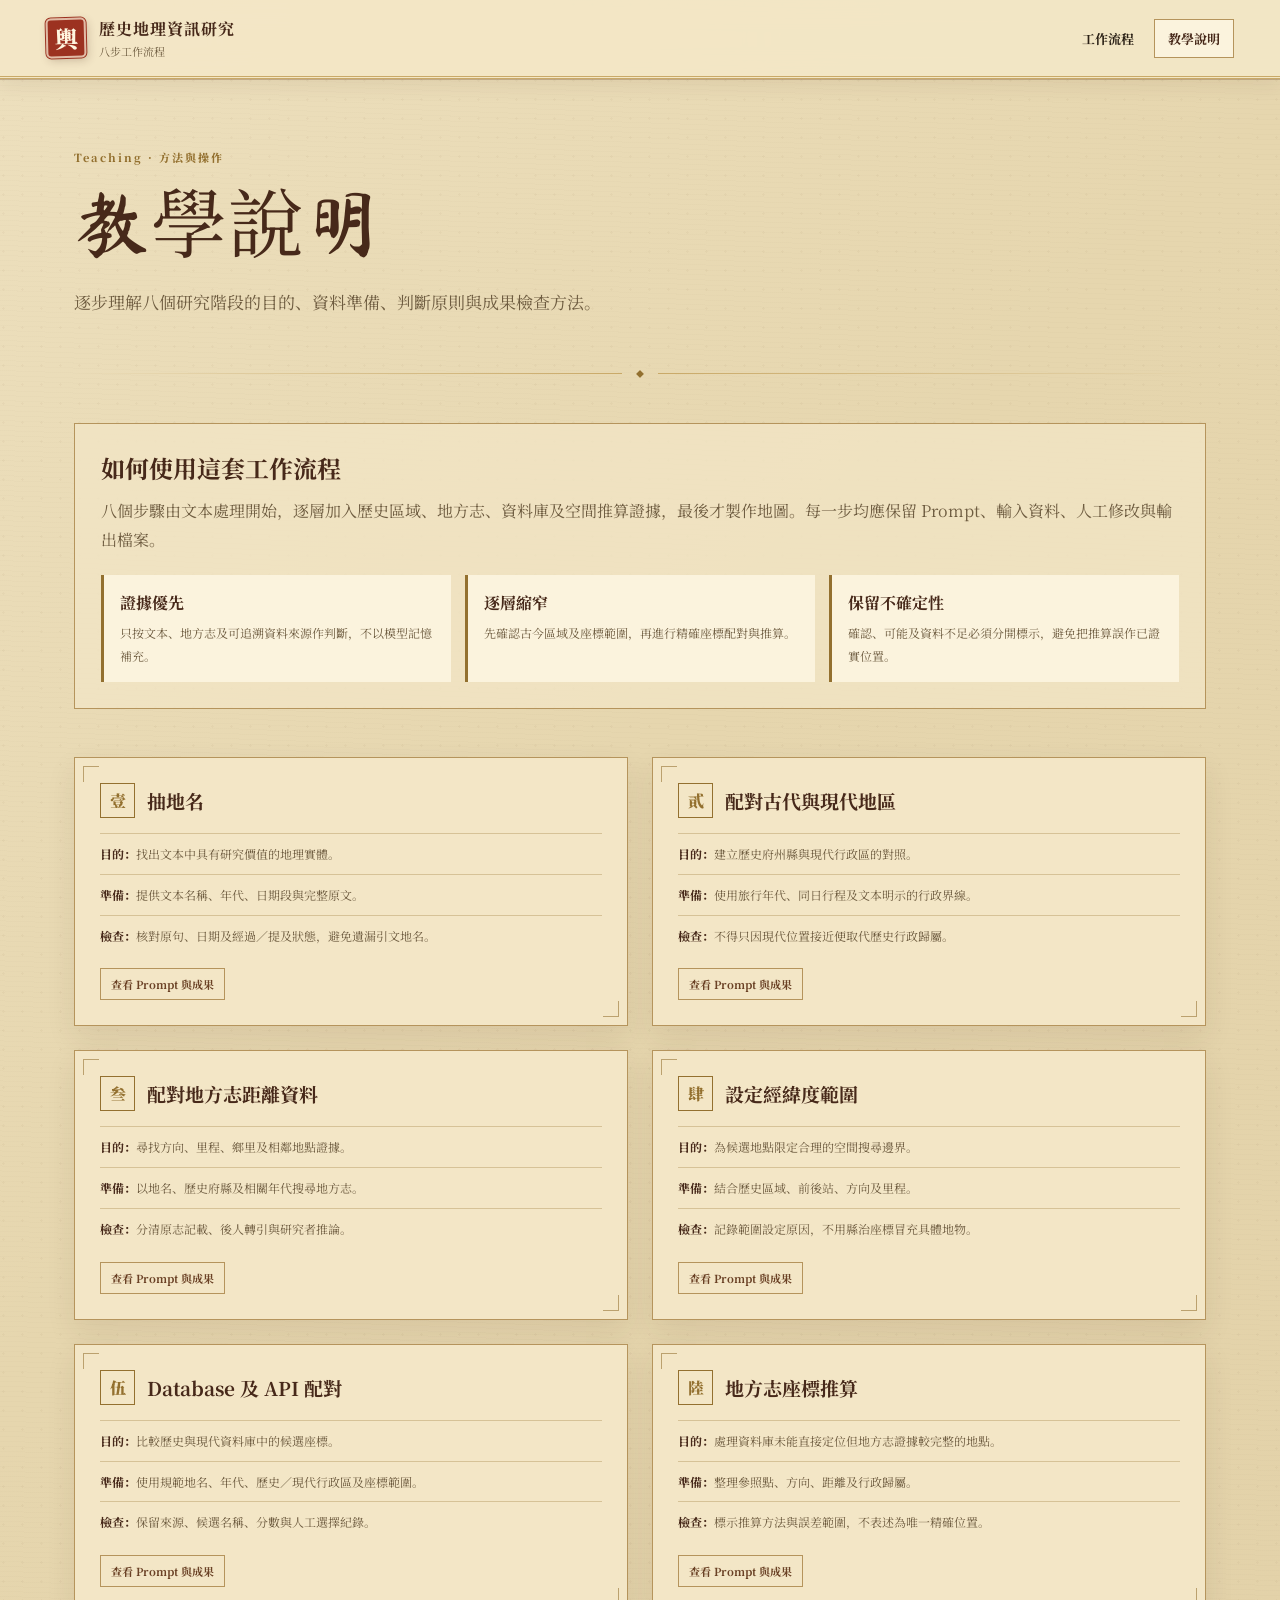
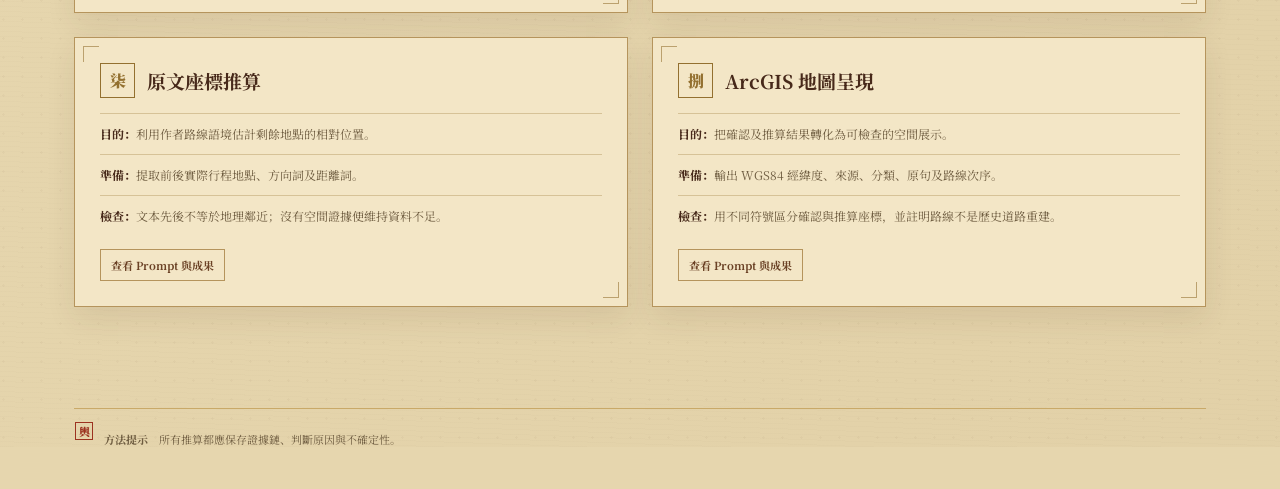
==== teaching.html @ b562835c "Create historical GIS research workflow site" ====
<!doctype html>
<html lang="zh-Hant">
<head>
  <meta charset="utf-8">
  <meta name="viewport" content="width=device-width, initial-scale=1">
  <meta name="description" content="歷史地理資訊研究八步工作流程的教學說明。">
  <title>教學說明｜歷史地理資訊研究</title>
  <link rel="preconnect" href="https://fonts.googleapis.com">
  <link rel="preconnect" href="https://fonts.gstatic.com" crossorigin>
  <link rel="stylesheet" href="https://fonts.googleapis.com/css2?family=Noto+Serif+SC:wght@400;500;600;700;900&amp;family=Ma+Shan+Zheng&amp;display=swap">
  <link rel="stylesheet" href="styles.css">
</head>
<body>
  <header class="site-header">
    <div class="header-inner">
      <a class="brand" href="index.html"><span class="brand-seal" aria-hidden="true">輿</span><span><strong>歷史地理資訊研究</strong><small>八步工作流程</small></span></a>
      <nav class="page-nav" aria-label="頁面選單"><a href="index.html">工作流程</a><a class="active" href="teaching.html">教學說明</a></nav>
    </div>
  </header>
  <main>
    <section class="hero teaching-hero"><div class="hero-copy"><p class="eyebrow">Teaching · 方法與操作</p><h1>教學說明</h1><p>逐步理解八個研究階段的目的、資料準備、判斷原則與成果檢查方法。</p></div></section>
    <div class="ornamental-divider" aria-hidden="true"><span>◆</span></div>

    <section class="teaching-intro">
      <h2>如何使用這套工作流程</h2>
      <p>八個步驟由文本處理開始，逐層加入歷史區域、地方志、資料庫及空間推算證據，最後才製作地圖。每一步均應保留 Prompt、輸入資料、人工修改與輸出檔案。</p>
      <div class="method-principles">
        <div><strong>證據優先</strong><span>只按文本、地方志及可追溯資料來源作判斷，不以模型記憶補充。</span></div>
        <div><strong>逐層縮窄</strong><span>先確認古今區域及座標範圍，再進行精確座標配對與推算。</span></div>
        <div><strong>保留不確定性</strong><span>確認、可能及資料不足必須分開標示，避免把推算誤作已證實位置。</span></div>
      </div>
    </section>

    <div class="teaching-grid">
      <article class="teaching-card" id="teach-1"><header><span class="teaching-number">壹</span><h2>抽地名</h2></header><ul class="teaching-points"><li><strong>目的：</strong>找出文本中具有研究價值的地理實體。</li><li><strong>準備：</strong>提供文本名稱、年代、日期段與完整原文。</li><li><strong>檢查：</strong>核對原句、日期及經過／提及狀態，避免遺漏引文地名。</li></ul><a class="step-jump" href="index.html#step-1">查看 Prompt 與成果</a></article>
      <article class="teaching-card" id="teach-2"><header><span class="teaching-number">貳</span><h2>配對古代與現代地區</h2></header><ul class="teaching-points"><li><strong>目的：</strong>建立歷史府州縣與現代行政區的對照。</li><li><strong>準備：</strong>使用旅行年代、同日行程及文本明示的行政界線。</li><li><strong>檢查：</strong>不得只因現代位置接近便取代歷史行政歸屬。</li></ul><a class="step-jump" href="index.html#step-2">查看 Prompt 與成果</a></article>
      <article class="teaching-card" id="teach-3"><header><span class="teaching-number">叁</span><h2>配對地方志距離資料</h2></header><ul class="teaching-points"><li><strong>目的：</strong>尋找方向、里程、鄉里及相鄰地點證據。</li><li><strong>準備：</strong>以地名、歷史府縣及相關年代搜尋地方志。</li><li><strong>檢查：</strong>分清原志記載、後人轉引與研究者推論。</li></ul><a class="step-jump" href="index.html#step-3">查看 Prompt 與成果</a></article>
      <article class="teaching-card" id="teach-4"><header><span class="teaching-number">肆</span><h2>設定經緯度範圍</h2></header><ul class="teaching-points"><li><strong>目的：</strong>為候選地點限定合理的空間搜尋邊界。</li><li><strong>準備：</strong>結合歷史區域、前後站、方向及里程。</li><li><strong>檢查：</strong>記錄範圍設定原因，不用縣治座標冒充具體地物。</li></ul><a class="step-jump" href="index.html#step-4">查看 Prompt 與成果</a></article>
      <article class="teaching-card" id="teach-5"><header><span class="teaching-number">伍</span><h2>Database 及 API 配對</h2></header><ul class="teaching-points"><li><strong>目的：</strong>比較歷史與現代資料庫中的候選座標。</li><li><strong>準備：</strong>使用規範地名、年代、歷史／現代行政區及座標範圍。</li><li><strong>檢查：</strong>保留來源、候選名稱、分數與人工選擇紀錄。</li></ul><a class="step-jump" href="index.html#step-5">查看 Prompt 與成果</a></article>
      <article class="teaching-card" id="teach-6"><header><span class="teaching-number">陸</span><h2>地方志座標推算</h2></header><ul class="teaching-points"><li><strong>目的：</strong>處理資料庫未能直接定位但地方志證據較完整的地點。</li><li><strong>準備：</strong>整理參照點、方向、距離及行政歸屬。</li><li><strong>檢查：</strong>標示推算方法與誤差範圍，不表述為唯一精確位置。</li></ul><a class="step-jump" href="index.html#step-6">查看 Prompt 與成果</a></article>
      <article class="teaching-card" id="teach-7"><header><span class="teaching-number">柒</span><h2>原文座標推算</h2></header><ul class="teaching-points"><li><strong>目的：</strong>利用作者路線語境估計剩餘地點的相對位置。</li><li><strong>準備：</strong>提取前後實際行程地點、方向詞及距離詞。</li><li><strong>檢查：</strong>文本先後不等於地理鄰近；沒有空間證據便維持資料不足。</li></ul><a class="step-jump" href="index.html#step-7">查看 Prompt 與成果</a></article>
      <article class="teaching-card" id="teach-8"><header><span class="teaching-number">捌</span><h2>ArcGIS 地圖呈現</h2></header><ul class="teaching-points"><li><strong>目的：</strong>把確認及推算結果轉化為可檢查的空間展示。</li><li><strong>準備：</strong>輸出 WGS84 經緯度、來源、分類、原句及路線次序。</li><li><strong>檢查：</strong>用不同符號區分確認與推算座標，並註明路線不是歷史道路重建。</li></ul><a class="step-jump" href="index.html#step-8">查看 Prompt 與成果</a></article>
    </div>
  </main>
  <footer><p><span aria-hidden="true">輿</span><strong>方法提示</strong>　所有推算都應保存證據鏈、判斷原因與不確定性。</p></footer>
</body>
</html>
---- styles.css ----
:root {
  color-scheme: light;
  font-family: "Noto Serif SC", "Source Han Serif SC", "Songti SC", ui-serif, serif;
  --ink: #2a2015;
  --ink-soft: #6e5c40;
  --line: #d6c297;
  --line-strong: #b5945c;
  --paper: #f3e6c6;
  --paper-deep: #e7d3a4;
  --paper-panel: #fbf3dd;
  --wood: #6b4226;
  --wood-dark: #47291a;
  --bronze: #93702f;
  --bronze-soft: #c9a968;
  --vermillion: #9c3220;
  --jade: #5c7a5c;
  --cream: #fff6df;
  color: var(--ink);
  background: #e6d6ae;
}

* { box-sizing: border-box; }
html { scroll-behavior: smooth; scroll-padding-top: 150px; }
body {
  margin: 0;
  min-width: 320px;
  background-color: #e6d6ae;
  background-image:
    radial-gradient(circle at 18% 24%, rgba(107,66,38,.045) 0 1px, transparent 1.3px),
    repeating-linear-gradient(2deg, rgba(110,92,64,.018) 0 1px, transparent 1px 5px),
    linear-gradient(135deg, rgba(251,243,221,.34), transparent 42%, rgba(181,148,92,.08));
  background-size: 19px 19px, auto, auto;
}
a { color: inherit; }
button, textarea { font: inherit; }

.site-header { position: sticky; top: 0; z-index: 30; border-bottom: 3px double var(--bronze-soft); background: rgba(243,230,198,.96); box-shadow: 0 1px 0 rgba(107,66,38,.28), 0 7px 18px rgba(71,41,26,.07); backdrop-filter: blur(12px); }
.header-inner { max-width: 1240px; min-height: 76px; margin: 0 auto; padding: 0 26px; display: flex; align-items: center; justify-content: space-between; gap: 28px; }
.brand { display: inline-flex; align-items: center; gap: 13px; color: var(--ink); text-decoration: none; }
.brand-seal { width: 40px; height: 40px; display: grid; place-items: center; border: 2px solid rgba(255,246,223,.7); border-radius: 5px; outline: 1px solid var(--vermillion); background: var(--vermillion); color: var(--cream); box-shadow: 2px 3px 8px rgba(71,41,26,.22); font-size: 23px; font-weight: 900; transform: rotate(-1.5deg); }
.brand strong, .brand small { display: block; }
.brand strong { color: var(--wood-dark); font-size: 16px; letter-spacing: .06em; }
.brand small { margin-top: 3px; color: var(--ink-soft); font-size: 11px; }
.page-nav { display: flex; gap: 6px; }
.page-nav a { padding: 9px 13px; border: 1px solid transparent; text-decoration: none; font-size: 13px; font-weight: 700; }
.page-nav a:hover, .page-nav a.active { border-color: var(--line-strong); background: var(--paper-panel); color: var(--wood-dark); }

.step-nav { position: sticky; top: 79px; z-index: 25; border-bottom: 1px solid var(--line-strong); background: rgba(251,243,221,.96); box-shadow: 0 5px 16px rgba(71,41,26,.06); backdrop-filter: blur(10px); }
.step-nav-inner { max-width: 1240px; margin: 0 auto; padding: 9px 26px; display: grid; grid-template-columns: repeat(8, minmax(0,1fr)); gap: 6px; }
.step-nav a { min-width: 0; padding: 7px 5px; display: flex; align-items: center; justify-content: center; gap: 6px; border-bottom: 2px solid transparent; color: var(--ink-soft); text-decoration: none; font-size: 11px; white-space: nowrap; }
.step-nav a:hover, .step-nav a.active { border-bottom-color: var(--wood); color: var(--wood-dark); background: rgba(231,211,164,.48); }
.step-nav a span { width: 24px; height: 24px; display: grid; place-items: center; border: 1px solid var(--bronze-soft); border-radius: 3px; background: var(--paper); color: var(--bronze); font-weight: 900; }

main { max-width: 1180px; margin: 0 auto; padding: 70px 24px 90px; }
.hero { display: grid; grid-template-columns: minmax(0,1.55fr) minmax(290px,.75fr); align-items: center; gap: 68px; margin-bottom: 50px; }
.eyebrow { margin: 0; color: var(--bronze); font-size: 11px; font-weight: 800; letter-spacing: .18em; }
.hero h1 { margin: 16px 0 20px; color: var(--wood-dark); font-family: "Ma Shan Zheng", "Noto Serif SC", serif; font-size: clamp(48px, 6vw, 76px); font-weight: 400; line-height: 1.12; letter-spacing: .015em; }
.hero-copy > p:last-child { max-width: 680px; margin: 0; color: var(--ink-soft); font-size: 17px; line-height: 1.9; }
.hero-leaf { position: relative; height: 225px; overflow: hidden; border: 1px solid var(--line-strong); outline: 5px double rgba(147,112,47,.34); outline-offset: 5px; background: linear-gradient(180deg, rgba(251,243,221,.9), rgba(231,211,164,.72)); box-shadow: inset 0 0 28px rgba(107,66,38,.08); }
.hero-leaf::after { content: ""; position: absolute; inset: 9px; background: linear-gradient(var(--wood),var(--wood)) left top/19px 1px no-repeat, linear-gradient(var(--wood),var(--wood)) left top/1px 19px no-repeat, linear-gradient(var(--wood),var(--wood)) right top/19px 1px no-repeat, linear-gradient(var(--wood),var(--wood)) right top/1px 19px no-repeat, linear-gradient(var(--wood),var(--wood)) left bottom/19px 1px no-repeat, linear-gradient(var(--wood),var(--wood)) left bottom/1px 19px no-repeat, linear-gradient(var(--wood),var(--wood)) right bottom/19px 1px no-repeat, linear-gradient(var(--wood),var(--wood)) right bottom/1px 19px no-repeat; opacity: .65; }
.hero-leaf p { position: absolute; right: 14px; top: 20px; z-index: 4; margin: 0; color: var(--bronze); font-size: 11px; line-height: 1.8; writing-mode: vertical-rl; }
.moon { position: absolute; top: 37px; right: 52px; width: 43px; height: 43px; border: 1px solid rgba(147,112,47,.65); border-radius: 50%; }
.mountain { position: absolute; right: -6%; bottom: 20px; left: -6%; clip-path: polygon(0 100%,0 79%,12% 59%,22% 69%,38% 22%,49% 64%,60% 47%,73% 75%,85% 40%,100% 76%,100% 100%); }
.mountain-back { height: 140px; background: rgba(147,112,47,.18); transform: translateY(-18px) scaleX(.92); }
.mountain-mid { height: 124px; background: rgba(107,66,38,.28); transform: translateX(14px); }
.mountain-front { height: 96px; background: rgba(71,41,26,.43); transform: translateX(-17px); }
.mist { position: absolute; z-index: 2; height: 1px; background: rgba(251,243,221,.85); }
.mist-one { right: 27px; bottom: 78px; width: 62%; }
.mist-two { left: 30px; bottom: 56px; width: 46%; }
.ornamental-divider { margin: 0 0 44px; display: grid; grid-template-columns: 1fr auto 1fr; align-items: center; gap: 14px; color: var(--bronze); font-size: 8px; }
.ornamental-divider::before, .ornamental-divider::after { content: ""; height: 1px; background: linear-gradient(90deg, transparent, var(--bronze-soft)); }
.ornamental-divider::after { background: linear-gradient(90deg, var(--bronze-soft), transparent); }

.workflow-step { position: relative; margin-bottom: 52px; padding: 34px; border: 1px solid var(--line-strong); background: var(--paper); box-shadow: 0 20px 44px rgba(71,41,26,.11); scroll-margin-top: 150px; }
.workflow-step::after { content: ""; position: absolute; inset: 10px; pointer-events: none; background: linear-gradient(var(--bronze),var(--bronze)) left top/22px 1px no-repeat, linear-gradient(var(--bronze),var(--bronze)) left top/1px 22px no-repeat, linear-gradient(var(--bronze),var(--bronze)) right top/22px 1px no-repeat, linear-gradient(var(--bronze),var(--bronze)) right top/1px 22px no-repeat, linear-gradient(var(--bronze),var(--bronze)) left bottom/22px 1px no-repeat, linear-gradient(var(--bronze),var(--bronze)) left bottom/1px 22px no-repeat, linear-gradient(var(--bronze),var(--bronze)) right bottom/22px 1px no-repeat, linear-gradient(var(--bronze),var(--bronze)) right bottom/1px 22px no-repeat; opacity: .62; }
.workflow-step > *:not(.step-watermark) { position: relative; z-index: 2; }
.step-watermark { position: absolute; top: 8px; right: 28px; color: rgba(107,66,38,.065); font-size: 148px; font-weight: 900; line-height: 1; }
.step-heading { padding-bottom: 22px; margin-bottom: 26px; display: flex; align-items: end; justify-content: space-between; gap: 30px; border-bottom: 1px solid var(--line); }
.step-heading span { color: var(--bronze); font-size: 11px; font-weight: 800; letter-spacing: .16em; }
.step-heading h2 { margin: 7px 0 0; color: var(--wood-dark); font-size: 27px; letter-spacing: .04em; }
.step-heading p { max-width: 510px; margin: 0; color: var(--ink-soft); font-size: 13px; line-height: 1.75; text-align: right; }
.step-content { display: grid; grid-template-columns: minmax(0,1.08fr) minmax(320px,.92fr); gap: 22px; }
.prompt-panel, .result-panel { min-width: 0; padding: 18px; border: 1px solid var(--line); background: rgba(251,243,221,.76); }
.panel-label { min-height: 28px; margin-bottom: 13px; display: flex; align-items: center; justify-content: space-between; gap: 12px; color: var(--wood-dark); font-size: 12px; font-weight: 900; letter-spacing: .08em; }
.panel-label small { color: var(--bronze); font-size: 10px; letter-spacing: .04em; }
.copy-button { padding: 5px 9px; border: 1px solid var(--line-strong); background: var(--paper); color: var(--wood); cursor: pointer; }
.copy-button:hover { background: var(--paper-deep); }
textarea { width: 100%; min-height: 260px; padding: 15px; resize: vertical; border: 1px solid var(--line-strong); border-radius: 0; outline: 0; background: var(--paper-panel); color: var(--ink); font-size: 13px; line-height: 1.75; }
textarea:focus { border-color: var(--wood); box-shadow: 0 0 0 3px rgba(107,66,38,.12); }
.file-placeholder { min-height: 260px; padding: 28px; display: flex; flex-direction: column; align-items: center; justify-content: center; border: 1px dashed var(--line-strong); text-align: center; }
.file-mark { width: 52px; height: 52px; display: grid; place-items: center; margin-bottom: 15px; border: 1px solid var(--bronze); color: var(--bronze); font-size: 22px; font-weight: 900; transform: rotate(-1deg); }
.file-placeholder strong { color: var(--wood-dark); font-size: 16px; }
.file-placeholder p { margin: 7px 0 14px; color: var(--ink-soft); font-size: 12px; }
.pending-badge { padding: 5px 9px; border-radius: 999px; background: #766b5c; color: var(--cream); font-size: 10px; font-weight: 800; }
.arcgis-placeholder { position: relative; min-height: 260px; overflow: hidden; border: 1px solid var(--line-strong); background: #e0d5b7; }
.map-grid { position: absolute; inset: 0; opacity: .38; background-image: linear-gradient(rgba(147,112,47,.24) 1px, transparent 1px), linear-gradient(90deg, rgba(147,112,47,.24) 1px, transparent 1px); background-size: 34px 34px; }
.map-grid::before, .map-grid::after { content: ""; position: absolute; border: 1px solid rgba(107,66,38,.25); border-radius: 50%; }
.map-grid::before { width: 240px; height: 130px; top: 38px; left: -38px; transform: rotate(-10deg); }
.map-grid::after { width: 220px; height: 160px; right: -50px; bottom: -30px; transform: rotate(18deg); }
.map-pin { position: absolute; z-index: 2; width: 14px; height: 14px; border: 3px solid var(--cream); border-radius: 50%; background: var(--vermillion); box-shadow: 0 0 0 1px var(--vermillion); }
.pin-one { left: 16%; bottom: 24%; }
.pin-two { left: 40%; top: 28%; }
.pin-three { right: 16%; bottom: 22%; }
.map-line { position: absolute; z-index: 1; left: 17%; right: 17%; top: 50%; height: 2px; background: var(--wood-dark); transform: rotate(-4deg); transform-origin: center; }
.map-message { position: relative; z-index: 3; width: max-content; max-width: calc(100% - 32px); margin: 72px auto 0; padding: 18px 24px; border: 1px solid rgba(181,148,92,.8); background: rgba(251,243,221,.92); text-align: center; box-shadow: 0 8px 24px rgba(71,41,26,.12); }
.map-message .file-mark { width: 40px; height: 40px; margin: 0 auto 10px; font-size: 17px; }
.map-message strong { display: block; color: var(--wood-dark); }
.map-message p { margin: 6px 0 11px; color: var(--ink-soft); font-size: 11px; }

.teaching-hero { grid-template-columns: 1fr; max-width: 780px; }
.teaching-intro { margin-bottom: 48px; padding: 26px; border: 1px solid var(--line-strong); background: rgba(243,230,198,.78); }
.teaching-intro h2 { margin: 0 0 12px; color: var(--wood-dark); font-size: 24px; }
.teaching-intro p { margin: 0; color: var(--ink-soft); line-height: 1.8; }
.method-principles { margin-top: 20px; display: grid; grid-template-columns: repeat(3,1fr); gap: 14px; }
.method-principles div { padding: 16px; border-left: 3px solid var(--bronze); background: var(--paper-panel); }
.method-principles strong { display: block; margin-bottom: 6px; color: var(--wood-dark); }
.method-principles span { color: var(--ink-soft); font-size: 12px; line-height: 1.6; }
.teaching-grid { display: grid; grid-template-columns: repeat(2,minmax(0,1fr)); gap: 24px; }
.teaching-card { position: relative; padding: 25px; border: 1px solid var(--line-strong); background: var(--paper); box-shadow: 0 12px 28px rgba(71,41,26,.09); }
.teaching-card::after { content: ""; position: absolute; inset: 8px; pointer-events: none; background: linear-gradient(var(--bronze),var(--bronze)) left top/16px 1px no-repeat, linear-gradient(var(--bronze),var(--bronze)) left top/1px 16px no-repeat, linear-gradient(var(--bronze),var(--bronze)) right bottom/16px 1px no-repeat, linear-gradient(var(--bronze),var(--bronze)) right bottom/1px 16px no-repeat; opacity: .58; }
.teaching-card header { position: relative; z-index: 1; margin-bottom: 15px; display: flex; align-items: center; gap: 12px; }
.teaching-number { width: 35px; height: 35px; flex: 0 0 auto; display: grid; place-items: center; border: 1px solid var(--bronze); color: var(--bronze); font-weight: 900; }
.teaching-card h2 { margin: 0; color: var(--wood-dark); font-size: 19px; }
.teaching-points { position: relative; z-index: 1; margin: 0; padding: 0; list-style: none; }
.teaching-points li { padding: 10px 0; border-top: 1px solid var(--line); color: var(--ink-soft); font-size: 12px; line-height: 1.65; }
.teaching-points strong { color: var(--wood-dark); }
.step-jump { position: relative; z-index: 1; display: inline-block; margin-top: 13px; padding: 7px 10px; border: 1px solid var(--line-strong); color: var(--wood); text-decoration: none; font-size: 11px; font-weight: 700; }
.step-jump:hover { background: var(--paper-deep); }

footer { max-width: 1180px; margin: 0 auto 42px; padding: 0 24px; color: var(--ink-soft); font-size: 11px; }
footer p { position: relative; padding: 22px 0 0 30px; border-top: 1px solid var(--bronze-soft); }
footer p > span { position: absolute; top: 13px; left: 1px; width: 18px; height: 18px; display: grid; place-items: center; border: 1px solid var(--vermillion); color: var(--vermillion); font-weight: 900; }

@media (max-width: 980px) {
  html { scroll-padding-top: 170px; }
  .step-nav-inner { overflow-x: auto; grid-template-columns: repeat(8, max-content); justify-content: start; }
  .step-nav a { padding-right: 10px; }
  .hero { grid-template-columns: 1fr; }
  .hero-leaf { display: none; }
  .step-content { grid-template-columns: 1fr; }
  .teaching-grid { grid-template-columns: 1fr; }
}

@media (max-width: 640px) {
  .header-inner { min-height: 68px; padding: 10px 14px; }
  .brand strong { font-size: 13px; }
  .brand small { display: none; }
  .page-nav a { padding: 8px; font-size: 11px; }
  .step-nav { top: 71px; }
  .step-nav-inner { padding: 8px 14px; }
  main { padding: 46px 12px 68px; }
  .hero { margin-bottom: 34px; padding: 0 5px; }
  .hero h1 { font-size: 46px; }
  .hero-copy > p:last-child { font-size: 15px; }
  .workflow-step { padding: 25px 17px; }
  .step-watermark { right: 16px; font-size: 104px; }
  .step-heading { display: block; }
  .step-heading h2 { font-size: 23px; }
  .step-heading p { margin-top: 10px; text-align: left; }
  .prompt-panel, .result-panel { padding: 14px; }
  textarea, .file-placeholder { min-height: 230px; }
  .method-principles { grid-template-columns: 1fr; }
  .teaching-card { padding: 21px 17px; }
}
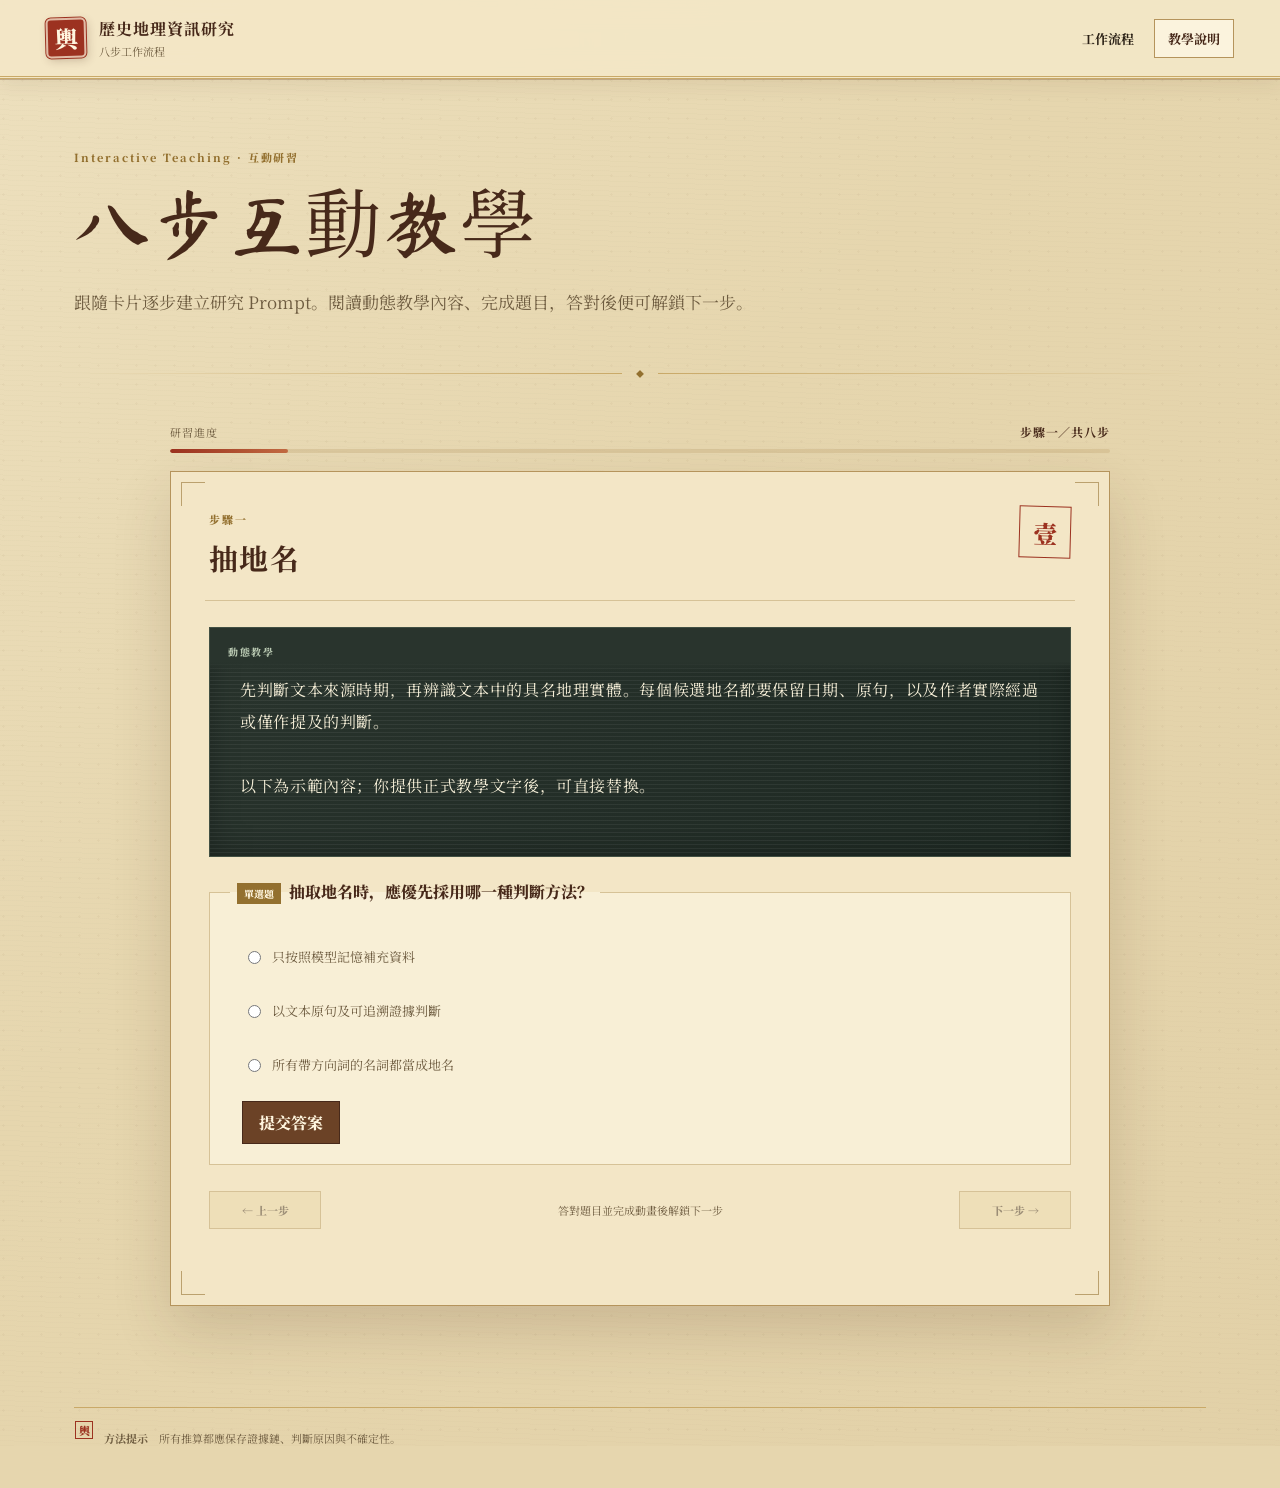
==== commit cf4dcbd9: "Build interactive teaching card experience" ====
--- a/teaching.html
+++ b/teaching.html
@@ -18,30 +18,42 @@
     </div>
   </header>
   <main>
-    <section class="hero teaching-hero"><div class="hero-copy"><p class="eyebrow">Teaching · 方法與操作</p><h1>教學說明</h1><p>逐步理解八個研究階段的目的、資料準備、判斷原則與成果檢查方法。</p></div></section>
+    <section class="hero teaching-hero"><div class="hero-copy"><p class="eyebrow">Interactive Teaching · 互動研習</p><h1>八步互動教學</h1><p>跟隨卡片逐步建立研究 Prompt。閱讀動態教學內容、完成題目，答對後便可解鎖下一步。</p></div></section>
     <div class="ornamental-divider" aria-hidden="true"><span>◆</span></div>
 
-    <section class="teaching-intro">
-      <h2>如何使用這套工作流程</h2>
-      <p>八個步驟由文本處理開始，逐層加入歷史區域、地方志、資料庫及空間推算證據，最後才製作地圖。每一步均應保留 Prompt、輸入資料、人工修改與輸出檔案。</p>
-      <div class="method-principles">
-        <div><strong>證據優先</strong><span>只按文本、地方志及可追溯資料來源作判斷，不以模型記憶補充。</span></div>
-        <div><strong>逐層縮窄</strong><span>先確認古今區域及座標範圍，再進行精確座標配對與推算。</span></div>
-        <div><strong>保留不確定性</strong><span>確認、可能及資料不足必須分開標示，避免把推算誤作已證實位置。</span></div>
-      </div>
+    <section class="lesson-progress" aria-label="教學進度">
+      <div class="lesson-progress-copy"><span>研習進度</span><strong id="lesson-progress-label">步驟一／八</strong></div>
+      <div class="lesson-progress-track" role="progressbar" aria-label="教學完成進度" aria-valuemin="1" aria-valuemax="8" aria-valuenow="1"><span id="lesson-progress-bar" style="width: 12.5%"></span></div>
     </section>
 
-    <div class="teaching-grid">
-      <article class="teaching-card" id="teach-1"><header><span class="teaching-number">壹</span><h2>抽地名</h2></header><ul class="teaching-points"><li><strong>目的：</strong>找出文本中具有研究價值的地理實體。</li><li><strong>準備：</strong>提供文本名稱、年代、日期段與完整原文。</li><li><strong>檢查：</strong>核對原句、日期及經過／提及狀態，避免遺漏引文地名。</li></ul><a class="step-jump" href="index.html#step-1">查看 Prompt 與成果</a></article>
-      <article class="teaching-card" id="teach-2"><header><span class="teaching-number">貳</span><h2>配對古代與現代地區</h2></header><ul class="teaching-points"><li><strong>目的：</strong>建立歷史府州縣與現代行政區的對照。</li><li><strong>準備：</strong>使用旅行年代、同日行程及文本明示的行政界線。</li><li><strong>檢查：</strong>不得只因現代位置接近便取代歷史行政歸屬。</li></ul><a class="step-jump" href="index.html#step-2">查看 Prompt 與成果</a></article>
-      <article class="teaching-card" id="teach-3"><header><span class="teaching-number">叁</span><h2>配對地方志距離資料</h2></header><ul class="teaching-points"><li><strong>目的：</strong>尋找方向、里程、鄉里及相鄰地點證據。</li><li><strong>準備：</strong>以地名、歷史府縣及相關年代搜尋地方志。</li><li><strong>檢查：</strong>分清原志記載、後人轉引與研究者推論。</li></ul><a class="step-jump" href="index.html#step-3">查看 Prompt 與成果</a></article>
-      <article class="teaching-card" id="teach-4"><header><span class="teaching-number">肆</span><h2>設定經緯度範圍</h2></header><ul class="teaching-points"><li><strong>目的：</strong>為候選地點限定合理的空間搜尋邊界。</li><li><strong>準備：</strong>結合歷史區域、前後站、方向及里程。</li><li><strong>檢查：</strong>記錄範圍設定原因，不用縣治座標冒充具體地物。</li></ul><a class="step-jump" href="index.html#step-4">查看 Prompt 與成果</a></article>
-      <article class="teaching-card" id="teach-5"><header><span class="teaching-number">伍</span><h2>Database 及 API 配對</h2></header><ul class="teaching-points"><li><strong>目的：</strong>比較歷史與現代資料庫中的候選座標。</li><li><strong>準備：</strong>使用規範地名、年代、歷史／現代行政區及座標範圍。</li><li><strong>檢查：</strong>保留來源、候選名稱、分數與人工選擇紀錄。</li></ul><a class="step-jump" href="index.html#step-5">查看 Prompt 與成果</a></article>
-      <article class="teaching-card" id="teach-6"><header><span class="teaching-number">陸</span><h2>地方志座標推算</h2></header><ul class="teaching-points"><li><strong>目的：</strong>處理資料庫未能直接定位但地方志證據較完整的地點。</li><li><strong>準備：</strong>整理參照點、方向、距離及行政歸屬。</li><li><strong>檢查：</strong>標示推算方法與誤差範圍，不表述為唯一精確位置。</li></ul><a class="step-jump" href="index.html#step-6">查看 Prompt 與成果</a></article>
-      <article class="teaching-card" id="teach-7"><header><span class="teaching-number">柒</span><h2>原文座標推算</h2></header><ul class="teaching-points"><li><strong>目的：</strong>利用作者路線語境估計剩餘地點的相對位置。</li><li><strong>準備：</strong>提取前後實際行程地點、方向詞及距離詞。</li><li><strong>檢查：</strong>文本先後不等於地理鄰近；沒有空間證據便維持資料不足。</li></ul><a class="step-jump" href="index.html#step-7">查看 Prompt 與成果</a></article>
-      <article class="teaching-card" id="teach-8"><header><span class="teaching-number">捌</span><h2>ArcGIS 地圖呈現</h2></header><ul class="teaching-points"><li><strong>目的：</strong>把確認及推算結果轉化為可檢查的空間展示。</li><li><strong>準備：</strong>輸出 WGS84 經緯度、來源、分類、原句及路線次序。</li><li><strong>檢查：</strong>用不同符號區分確認與推算座標，並註明路線不是歷史道路重建。</li></ul><a class="step-jump" href="index.html#step-8">查看 Prompt 與成果</a></article>
-    </div>
+    <section class="lesson-deck" id="lesson-deck" aria-label="互動教學卡片">
+      <article class="lesson-card" id="lesson-card">
+        <header class="lesson-card-header">
+          <div><span class="lesson-kicker" id="lesson-kicker">步驟一</span><h2 id="lesson-title">抽地名</h2></div>
+          <span class="lesson-number" id="lesson-number" aria-hidden="true">壹</span>
+        </header>
+
+        <div class="lesson-screen" aria-live="polite">
+          <div class="screen-toolbar"><span class="screen-label">動態教學</span><button class="lesson-copy-button" id="lesson-copy-button" type="button" hidden>複製 Prompt</button></div>
+          <div class="typewriter-output"><p class="typewriter-text" id="typewriter-text"></p><span class="typing-cursor" id="typing-cursor" aria-hidden="true"></span></div>
+        </div>
+
+        <fieldset class="lesson-question" id="lesson-question" hidden>
+          <legend id="question-legend"></legend>
+          <div id="question-options"></div>
+          <div class="answer-row"><button class="answer-button" id="answer-button" type="button">提交答案</button><p class="answer-feedback" id="answer-feedback" aria-live="polite"></p></div>
+        </fieldset>
+
+        <footer class="lesson-card-footer">
+          <button class="lesson-nav-button" id="previous-step" type="button" disabled>← 上一步</button>
+          <span id="lesson-nav-hint">完成題目後解鎖下一步</span>
+          <button class="lesson-nav-button lesson-nav-next" id="next-step" type="button" disabled>下一步 →</button>
+        </footer>
+      </article>
+    </section>
   </main>
   <footer><p><span aria-hidden="true">輿</span><strong>方法提示</strong>　所有推算都應保存證據鏈、判斷原因與不確定性。</p></footer>
+  <script src="teaching-content.js"></script>
+  <script src="teaching.js"></script>
 </body>
 </html>
--- a/styles.css
+++ b/styles.css
@@ -20,6 +20,7 @@
 }
 
 * { box-sizing: border-box; }
+[hidden] { display: none !important; }
 html { scroll-behavior: smooth; scroll-padding-top: 150px; }
 body {
   margin: 0;
@@ -107,7 +108,61 @@
 .map-message strong { display: block; color: var(--wood-dark); }
 .map-message p { margin: 6px 0 11px; color: var(--ink-soft); font-size: 11px; }
 
-.teaching-hero { grid-template-columns: 1fr; max-width: 780px; }
+.teaching-hero { grid-template-columns: 1fr; max-width: 860px; }
+.lesson-progress { max-width: 940px; margin: 0 auto 18px; }
+.lesson-progress-copy { margin-bottom: 9px; display: flex; align-items: center; justify-content: space-between; color: var(--ink-soft); font-size: 11px; letter-spacing: .08em; }
+.lesson-progress-copy strong { color: var(--wood-dark); font-size: 12px; }
+.lesson-progress-track { height: 4px; overflow: hidden; border-radius: 999px; background: rgba(181,148,92,.25); }
+.lesson-progress-track span { display: block; height: 100%; border-radius: inherit; background: linear-gradient(90deg,var(--vermillion),#c26a40); transition: width .5s ease; }
+.lesson-deck { max-width: 940px; min-height: 620px; margin: 0 auto; perspective: 1800px; }
+.lesson-card { position: relative; min-height: 600px; padding: 34px; overflow: hidden; border: 1px solid var(--line-strong); background: var(--paper); box-shadow: 0 24px 54px rgba(71,41,26,.16); transform-style: preserve-3d; }
+.lesson-card::after { content: ""; position: absolute; inset: 10px; pointer-events: none; background: linear-gradient(var(--bronze),var(--bronze)) left top/24px 1px no-repeat, linear-gradient(var(--bronze),var(--bronze)) left top/1px 24px no-repeat, linear-gradient(var(--bronze),var(--bronze)) right top/24px 1px no-repeat, linear-gradient(var(--bronze),var(--bronze)) right top/1px 24px no-repeat, linear-gradient(var(--bronze),var(--bronze)) left bottom/24px 1px no-repeat, linear-gradient(var(--bronze),var(--bronze)) left bottom/1px 24px no-repeat, linear-gradient(var(--bronze),var(--bronze)) right bottom/24px 1px no-repeat, linear-gradient(var(--bronze),var(--bronze)) right bottom/1px 24px no-repeat; opacity: .58; }
+.lesson-card > * { position: relative; z-index: 1; }
+.lesson-card-header { display: flex; align-items: flex-start; justify-content: space-between; gap: 24px; padding: 0 4px 22px; border-bottom: 1px solid var(--line); }
+.lesson-kicker { color: var(--bronze); font-size: 11px; font-weight: 900; letter-spacing: .16em; }
+.lesson-card-header h2 { margin: 8px 0 0; color: var(--wood-dark); font-size: 29px; letter-spacing: .05em; }
+.lesson-number { width: 52px; height: 52px; display: grid; place-items: center; border: 1px solid var(--vermillion); color: var(--vermillion); font-size: 24px; font-weight: 900; transform: rotate(1.5deg); }
+.lesson-screen { position: relative; height: 230px; margin: 26px 4px 22px; padding: 0 30px 28px; overflow: auto; border: 1px solid #425043; background: linear-gradient(145deg,#29342d,#1d2822); color: #f5eed7; box-shadow: inset 0 0 30px rgba(0,0,0,.28); }
+.lesson-screen::after { content: ""; position: absolute; inset: 0; pointer-events: none; opacity: .12; background: repeating-linear-gradient(0deg,transparent 0 3px,#fff 4px); }
+.screen-toolbar { position: sticky; top: 0; z-index: 2; min-height: 44px; margin: 0 -30px; padding: 12px 18px 9px; display: flex; align-items: center; justify-content: space-between; gap: 16px; background: linear-gradient(180deg,#29342d 76%,rgba(41,52,45,0)); }
+.screen-label { color: #b8c8b1; font-size: 10px; font-weight: 800; letter-spacing: .16em; }
+.lesson-copy-button { padding: 5px 9px; border: 1px solid rgba(215,185,117,.75); background: rgba(24,34,28,.72); color: #ead7a9; cursor: pointer; font-size: 10px; font-weight: 800; letter-spacing: .06em; }
+.lesson-copy-button:hover { background: #ead7a9; color: #263129; }
+.typewriter-output { padding-top: 2px; }
+.typewriter-text { display: inline; margin: 0; font-size: 16px; line-height: 2; letter-spacing: .04em; white-space: pre-wrap; }
+.typing-cursor { display: inline-block; width: 8px; height: 1.25em; margin-left: 3px; vertical-align: -.2em; background: #d7b975; animation: cursor-blink .8s steps(1) infinite; }
+@keyframes cursor-blink { 50% { opacity: 0; } }
+.lesson-question { margin: 0 4px 26px; padding: 20px; border: 1px solid var(--line); background: rgba(251,243,221,.72); }
+.lesson-question legend { padding: 0 7px; color: var(--wood-dark); font-weight: 800; line-height: 1.6; }
+.lesson-question legend span { margin-right: 8px; padding: 3px 7px; background: var(--bronze); color: var(--cream); font-size: 10px; }
+.lesson-question label { display: flex; align-items: flex-start; gap: 8px; margin-top: 11px; padding: 10px 12px; border: 1px solid transparent; color: var(--ink-soft); cursor: pointer; font-size: 13px; line-height: 1.6; }
+.lesson-question label:hover { border-color: var(--line); background: var(--paper-panel); color: var(--ink); }
+.lesson-question input { margin-top: 4px; accent-color: var(--vermillion); }
+.answer-button { margin: 15px 0 0 12px; padding: 9px 16px; border: 1px solid var(--wood-dark); background: var(--wood); color: var(--cream); cursor: pointer; font-weight: 800; }
+.answer-button:disabled { border-color: var(--line-strong); background: #8c7a62; cursor: wait; }
+.answer-row { display: flex; align-items: center; gap: 14px; }
+.answer-feedback { min-height: 20px; margin: 15px 0 0; font-size: 11px; line-height: 1.6; }
+.answer-feedback.is-correct { color: var(--jade); font-weight: 800; }
+.answer-feedback.is-wrong { color: var(--vermillion); font-weight: 800; }
+.lesson-card-footer { display: grid; grid-template-columns: auto 1fr auto; align-items: center; gap: 16px; padding: 0 4px; }
+.lesson-card-footer span { color: var(--ink-soft); font-size: 11px; text-align: center; }
+.lesson-nav-button { min-width: 112px; padding: 10px 15px; border: 1px solid var(--line-strong); background: var(--paper-panel); color: var(--wood); cursor: pointer; font-weight: 800; }
+.lesson-nav-next { border-color: var(--vermillion); background: var(--vermillion); color: var(--cream); }
+.lesson-nav-button:disabled { border-color: var(--line); background: rgba(231,211,164,.42); color: #9b8d76; cursor: not-allowed; }
+.question-reveal { animation: question-rise .42s ease both; }
+.copy-reveal { animation: copy-pop .44s ease both; }
+.answer-shake { animation: answer-shake .32s ease; }
+.turn-out-left { animation: card-out-left .25s ease-in both; }
+.turn-out-right { animation: card-out-right .25s ease-in both; }
+.turn-in-right { animation: card-in-right .38s cubic-bezier(.2,.8,.2,1) both; }
+.turn-in-left { animation: card-in-left .38s cubic-bezier(.2,.8,.2,1) both; }
+@keyframes question-rise { from { opacity: 0; transform: translateY(12px); } }
+@keyframes copy-pop { from { opacity: 0; transform: scale(.7); } }
+@keyframes answer-shake { 25% { transform: translateX(-5px); } 50% { transform: translateX(5px); } 75% { transform: translateX(-3px); } }
+@keyframes card-out-left { to { opacity: 0; transform: translateX(-14%) rotateY(-66deg) scale(.96); } }
+@keyframes card-out-right { to { opacity: 0; transform: translateX(14%) rotateY(66deg) scale(.96); } }
+@keyframes card-in-right { from { opacity: 0; transform: translateX(14%) rotateY(66deg) scale(.96); } }
+@keyframes card-in-left { from { opacity: 0; transform: translateX(-14%) rotateY(-66deg) scale(.96); } }
 .teaching-intro { margin-bottom: 48px; padding: 26px; border: 1px solid var(--line-strong); background: rgba(243,230,198,.78); }
 .teaching-intro h2 { margin: 0 0 12px; color: var(--wood-dark); font-size: 24px; }
 .teaching-intro p { margin: 0; color: var(--ink-soft); line-height: 1.8; }
@@ -161,4 +216,20 @@
   textarea, .file-placeholder { min-height: 230px; }
   .method-principles { grid-template-columns: 1fr; }
   .teaching-card { padding: 21px 17px; }
-}
+  .lesson-card { min-height: 630px; padding: 24px 16px; }
+  .lesson-card-header { padding-inline: 6px; }
+  .lesson-card-header h2 { font-size: 24px; }
+  .lesson-screen { height: 245px; margin-inline: 5px; padding: 0 18px 22px; }
+  .screen-toolbar { margin-inline: -18px; }
+  .lesson-question { margin-inline: 5px; padding: 16px 10px; }
+  .answer-row { display: block; }
+  .lesson-card-footer { grid-template-columns: 1fr 1fr; }
+  .lesson-card-footer span { grid-column: 1 / -1; grid-row: 1; }
+  .lesson-nav-button { min-width: 0; }
+}
+
+@media (prefers-reduced-motion: reduce) {
+  html { scroll-behavior: auto; }
+  .typing-cursor { animation: none; }
+  .question-reveal, .copy-reveal, .answer-shake, .turn-out-left, .turn-out-right, .turn-in-right, .turn-in-left { animation-duration: .01ms; }
+}
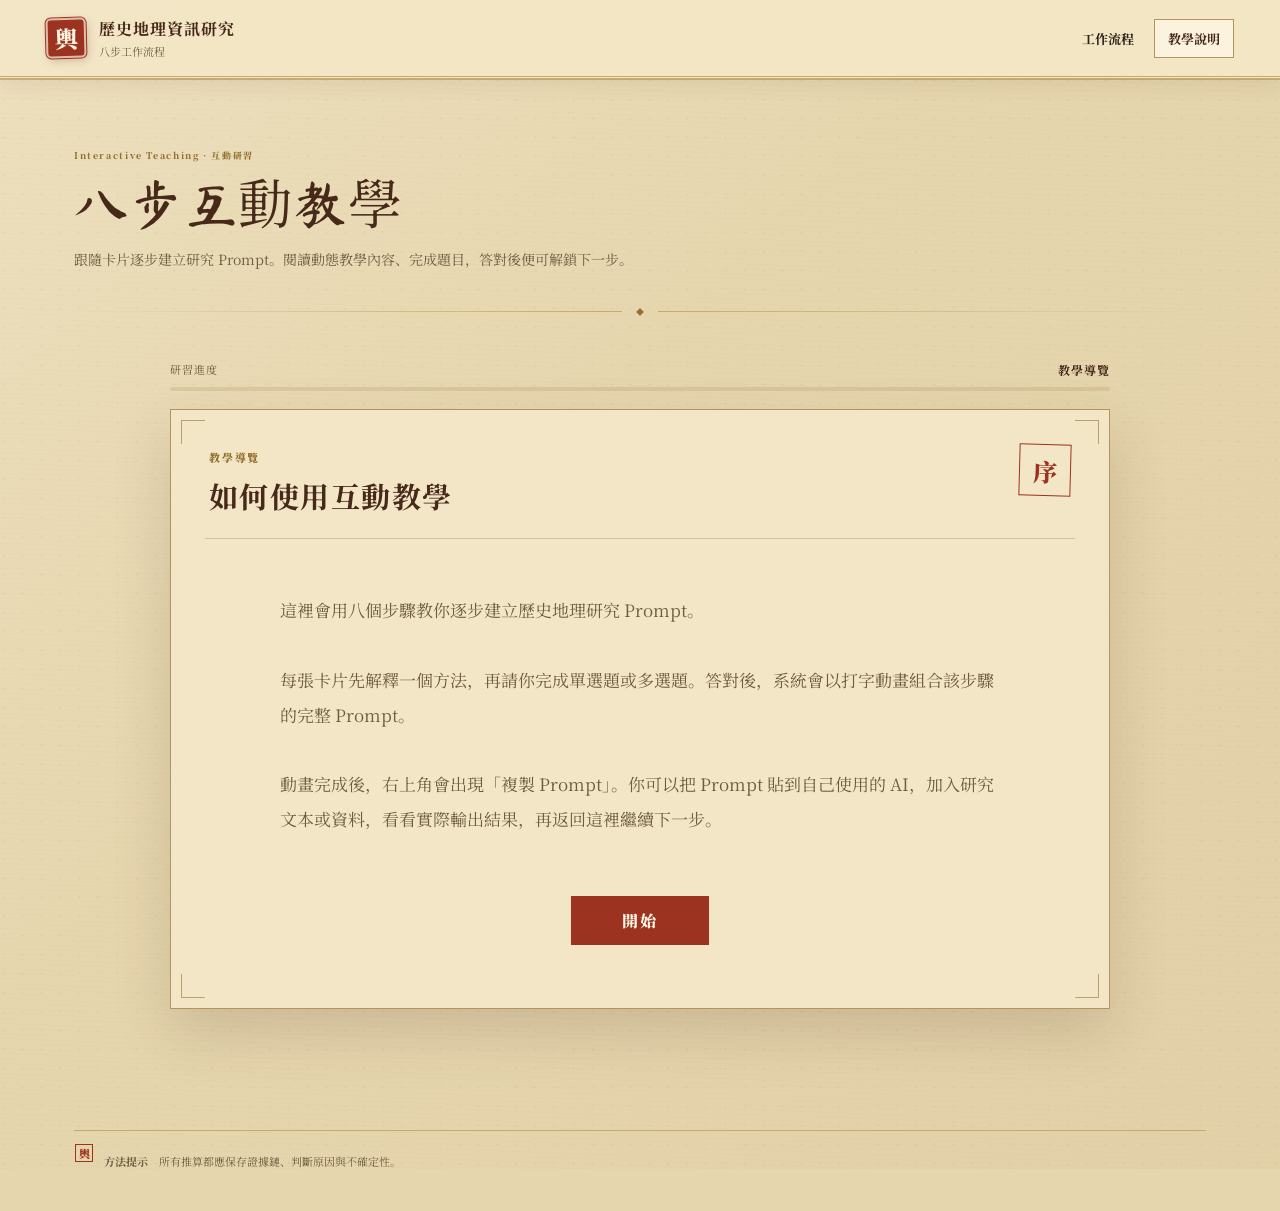
==== commit f43af6c7: "Separate generated prompts from teaching animation" ====
--- a/teaching.html
+++ b/teaching.html
@@ -33,8 +33,13 @@
           <span class="lesson-number" id="lesson-number" aria-hidden="true">壹</span>
         </header>
 
+        <section class="lesson-intro-panel" id="lesson-intro-panel" hidden>
+          <p class="lesson-intro-text" id="lesson-intro-text"></p>
+          <button class="lesson-start-button" id="lesson-start-button" type="button">開始</button>
+        </section>
+
         <div class="lesson-screen" aria-live="polite">
-          <div class="screen-toolbar"><span class="screen-label">動態教學</span><button class="lesson-copy-button" id="lesson-copy-button" type="button" hidden>複製 Prompt</button></div>
+          <div class="screen-toolbar"><span class="screen-label">動態教學</span></div>
           <div class="typewriter-output"><p class="typewriter-text" id="typewriter-text"></p><span class="typing-cursor" id="typing-cursor" aria-hidden="true"></span></div>
         </div>
 
@@ -44,7 +49,12 @@
           <div class="answer-row"><button class="answer-button" id="answer-button" type="button">提交答案</button><p class="answer-feedback" id="answer-feedback" aria-live="polite"></p></div>
         </fieldset>
 
-        <footer class="lesson-card-footer">
+        <section class="generated-prompt-panel" id="generated-prompt-panel" hidden>
+          <header><div><span>已完成</span><strong>本步驟 Prompt 可直接複製</strong></div><button class="lesson-copy-button" id="lesson-copy-button" type="button">複製 Prompt</button></header>
+          <textarea class="generated-prompt-text" id="generated-prompt-text" readonly aria-label="已生成的可複製 Prompt"></textarea>
+        </section>
+
+        <footer class="lesson-card-footer" id="lesson-card-footer">
           <button class="lesson-nav-button" id="previous-step" type="button" disabled>← 上一步</button>
           <span id="lesson-nav-hint">完成題目後解鎖下一步</span>
           <button class="lesson-nav-button lesson-nav-next" id="next-step" type="button" disabled>下一步 →</button>
--- a/styles.css
+++ b/styles.css
@@ -108,7 +108,10 @@
 .map-message strong { display: block; color: var(--wood-dark); }
 .map-message p { margin: 6px 0 11px; color: var(--ink-soft); font-size: 11px; }
 
-.teaching-hero { grid-template-columns: 1fr; max-width: 860px; }
+.teaching-hero { grid-template-columns: 1fr; max-width: 760px; margin-bottom: 34px; }
+.teaching-hero .eyebrow { font-size: 9px; }
+.teaching-hero h1 { margin: 11px 0 14px; font-size: clamp(34px,4.6vw,54px); }
+.teaching-hero .hero-copy > p:last-child { font-size: 14px; line-height: 1.75; }
 .lesson-progress { max-width: 940px; margin: 0 auto 18px; }
 .lesson-progress-copy { margin-bottom: 9px; display: flex; align-items: center; justify-content: space-between; color: var(--ink-soft); font-size: 11px; letter-spacing: .08em; }
 .lesson-progress-copy strong { color: var(--wood-dark); font-size: 12px; }
@@ -122,6 +125,10 @@
 .lesson-kicker { color: var(--bronze); font-size: 11px; font-weight: 900; letter-spacing: .16em; }
 .lesson-card-header h2 { margin: 8px 0 0; color: var(--wood-dark); font-size: 29px; letter-spacing: .05em; }
 .lesson-number { width: 52px; height: 52px; display: grid; place-items: center; border: 1px solid var(--vermillion); color: var(--vermillion); font-size: 24px; font-weight: 900; transform: rotate(1.5deg); }
+.lesson-intro-panel { min-height: 430px; padding: 54px 70px 24px; display: flex; flex-direction: column; }
+.lesson-intro-text { max-width: 720px; margin: 0 auto; color: var(--ink-soft); font-size: 17px; line-height: 2.05; white-space: pre-line; }
+.lesson-start-button { min-width: 138px; margin: auto auto 0; padding: 12px 24px; border: 1px solid var(--vermillion); background: var(--vermillion); color: var(--cream); cursor: pointer; font-weight: 900; letter-spacing: .12em; }
+.lesson-start-button:hover { background: var(--wood-dark); }
 .lesson-screen { position: relative; height: 230px; margin: 26px 4px 22px; padding: 0 30px 28px; overflow: auto; border: 1px solid #425043; background: linear-gradient(145deg,#29342d,#1d2822); color: #f5eed7; box-shadow: inset 0 0 30px rgba(0,0,0,.28); }
 .lesson-screen::after { content: ""; position: absolute; inset: 0; pointer-events: none; opacity: .12; background: repeating-linear-gradient(0deg,transparent 0 3px,#fff 4px); }
 .screen-toolbar { position: sticky; top: 0; z-index: 2; min-height: 44px; margin: 0 -30px; padding: 12px 18px 9px; display: flex; align-items: center; justify-content: space-between; gap: 16px; background: linear-gradient(180deg,#29342d 76%,rgba(41,52,45,0)); }
@@ -144,6 +151,13 @@
 .answer-feedback { min-height: 20px; margin: 15px 0 0; font-size: 11px; line-height: 1.6; }
 .answer-feedback.is-correct { color: var(--jade); font-weight: 800; }
 .answer-feedback.is-wrong { color: var(--vermillion); font-weight: 800; }
+.generated-prompt-panel { margin: 0 4px 26px; padding: 19px; border: 2px solid var(--bronze); background: rgba(255,246,223,.88); box-shadow: 0 8px 22px rgba(71,41,26,.09); }
+.generated-prompt-panel > header { margin-bottom: 13px; display: flex; align-items: center; justify-content: space-between; gap: 16px; }
+.generated-prompt-panel > header span, .generated-prompt-panel > header strong { display: block; }
+.generated-prompt-panel > header span { margin-bottom: 3px; color: var(--jade); font-size: 10px; font-weight: 900; letter-spacing: .12em; }
+.generated-prompt-panel > header strong { color: var(--wood-dark); font-size: 14px; }
+.generated-prompt-panel .lesson-copy-button { flex: 0 0 auto; border-color: var(--vermillion); background: var(--vermillion); color: var(--cream); }
+.generated-prompt-text { min-height: 180px; resize: vertical; border-color: var(--line-strong); background: #fffaf0; font-size: 12px; line-height: 1.75; }
 .lesson-card-footer { display: grid; grid-template-columns: auto 1fr auto; align-items: center; gap: 16px; padding: 0 4px; }
 .lesson-card-footer span { color: var(--ink-soft); font-size: 11px; text-align: center; }
 .lesson-nav-button { min-width: 112px; padding: 10px 15px; border: 1px solid var(--line-strong); background: var(--paper-panel); color: var(--wood); cursor: pointer; font-weight: 800; }
@@ -207,6 +221,8 @@
   .hero { margin-bottom: 34px; padding: 0 5px; }
   .hero h1 { font-size: 46px; }
   .hero-copy > p:last-child { font-size: 15px; }
+  .teaching-hero h1 { font-size: 36px; }
+  .teaching-hero .hero-copy > p:last-child { font-size: 13px; }
   .workflow-step { padding: 25px 17px; }
   .step-watermark { right: 16px; font-size: 104px; }
   .step-heading { display: block; }
@@ -220,11 +236,16 @@
   .lesson-card-header { padding-inline: 6px; }
   .lesson-card-header h2 { font-size: 24px; }
   .lesson-screen { height: 245px; margin-inline: 5px; padding: 0 18px 22px; }
+  .lesson-intro-panel { min-height: 440px; padding: 38px 20px 20px; }
+  .lesson-intro-text { font-size: 15px; line-height: 1.9; }
   .screen-toolbar { margin-inline: -18px; }
   .lesson-question { margin-inline: 5px; padding: 16px 10px; }
   .answer-row { display: block; }
   .lesson-card-footer { grid-template-columns: 1fr 1fr; }
   .lesson-card-footer span { grid-column: 1 / -1; grid-row: 1; }
+  .generated-prompt-panel { margin-inline: 5px; padding: 15px; }
+  .generated-prompt-panel > header { align-items: flex-start; }
+  .generated-prompt-text { min-height: 210px; }
   .lesson-nav-button { min-width: 0; }
 }
 
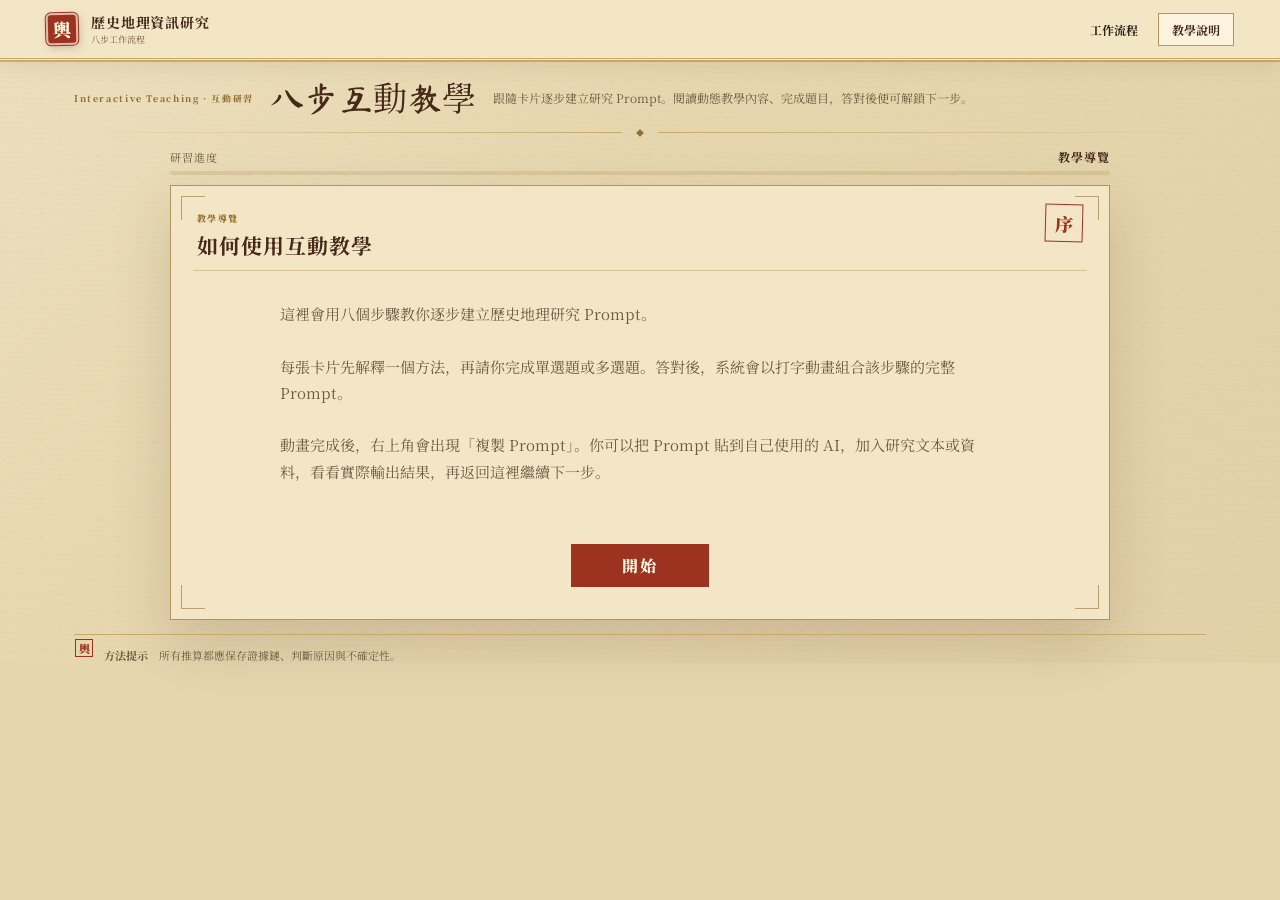
==== commit 3558e3c3: "Compact teaching layout and embed prompt panel" ====
--- a/teaching.html
+++ b/teaching.html
@@ -10,7 +10,7 @@
   <link rel="stylesheet" href="https://fonts.googleapis.com/css2?family=Noto+Serif+SC:wght@400;500;600;700;900&amp;family=Ma+Shan+Zheng&amp;display=swap">
   <link rel="stylesheet" href="styles.css">
 </head>
-<body>
+<body class="teaching-page">
   <header class="site-header">
     <div class="header-inner">
       <a class="brand" href="index.html"><span class="brand-seal" aria-hidden="true">輿</span><span><strong>歷史地理資訊研究</strong><small>八步工作流程</small></span></a>
@@ -41,6 +41,11 @@
         <div class="lesson-screen" aria-live="polite">
           <div class="screen-toolbar"><span class="screen-label">動態教學</span></div>
           <div class="typewriter-output"><p class="typewriter-text" id="typewriter-text"></p><span class="typing-cursor" id="typing-cursor" aria-hidden="true"></span></div>
+
+          <section class="generated-prompt-panel" id="generated-prompt-panel" hidden>
+            <header><div><span>已完成</span><strong>本步驟 Prompt 可直接複製</strong></div><button class="lesson-copy-button" id="lesson-copy-button" type="button">複製 Prompt</button></header>
+            <textarea class="generated-prompt-text" id="generated-prompt-text" readonly aria-label="已生成的可複製 Prompt"></textarea>
+          </section>
         </div>
 
         <fieldset class="lesson-question" id="lesson-question" hidden>
@@ -48,11 +53,6 @@
           <div id="question-options"></div>
           <div class="answer-row"><button class="answer-button" id="answer-button" type="button">提交答案</button><p class="answer-feedback" id="answer-feedback" aria-live="polite"></p></div>
         </fieldset>
-
-        <section class="generated-prompt-panel" id="generated-prompt-panel" hidden>
-          <header><div><span>已完成</span><strong>本步驟 Prompt 可直接複製</strong></div><button class="lesson-copy-button" id="lesson-copy-button" type="button">複製 Prompt</button></header>
-          <textarea class="generated-prompt-text" id="generated-prompt-text" readonly aria-label="已生成的可複製 Prompt"></textarea>
-        </section>
 
         <footer class="lesson-card-footer" id="lesson-card-footer">
           <button class="lesson-nav-button" id="previous-step" type="button" disabled>← 上一步</button>
--- a/styles.css
+++ b/styles.css
@@ -151,13 +151,51 @@
 .answer-feedback { min-height: 20px; margin: 15px 0 0; font-size: 11px; line-height: 1.6; }
 .answer-feedback.is-correct { color: var(--jade); font-weight: 800; }
 .answer-feedback.is-wrong { color: var(--vermillion); font-weight: 800; }
-.generated-prompt-panel { margin: 0 4px 26px; padding: 19px; border: 2px solid var(--bronze); background: rgba(255,246,223,.88); box-shadow: 0 8px 22px rgba(71,41,26,.09); }
-.generated-prompt-panel > header { margin-bottom: 13px; display: flex; align-items: center; justify-content: space-between; gap: 16px; }
+.generated-prompt-panel { position: relative; z-index: 1; margin: 20px 0 0; padding: 14px; border: 1px solid rgba(215,185,117,.72); background: rgba(14,23,18,.78); box-shadow: 0 8px 22px rgba(0,0,0,.18); }
+.generated-prompt-panel > header { margin-bottom: 10px; display: flex; align-items: center; justify-content: space-between; gap: 16px; }
 .generated-prompt-panel > header span, .generated-prompt-panel > header strong { display: block; }
-.generated-prompt-panel > header span { margin-bottom: 3px; color: var(--jade); font-size: 10px; font-weight: 900; letter-spacing: .12em; }
-.generated-prompt-panel > header strong { color: var(--wood-dark); font-size: 14px; }
-.generated-prompt-panel .lesson-copy-button { flex: 0 0 auto; border-color: var(--vermillion); background: var(--vermillion); color: var(--cream); }
-.generated-prompt-text { min-height: 180px; resize: vertical; border-color: var(--line-strong); background: #fffaf0; font-size: 12px; line-height: 1.75; }
+.generated-prompt-panel > header span { margin-bottom: 2px; color: #a9c8aa; font-size: 9px; font-weight: 900; letter-spacing: .12em; }
+.generated-prompt-panel > header strong { color: #f5eed7; font-size: 12px; }
+.generated-prompt-panel .lesson-copy-button { flex: 0 0 auto; border-color: #d7b975; background: #d7b975; color: #263129; }
+.generated-prompt-text { height: 110px; min-height: 110px; padding: 10px; resize: vertical; border-color: rgba(215,185,117,.72); background: #fffaf0; font-size: 11px; line-height: 1.65; }
+
+.teaching-page .header-inner { min-height: 58px; }
+.teaching-page .brand-seal { width: 32px; height: 32px; font-size: 18px; }
+.teaching-page .brand strong { font-size: 14px; }
+.teaching-page .brand small { margin-top: 1px; font-size: 9px; }
+.teaching-page .page-nav a { padding-block: 7px; font-size: 12px; }
+.teaching-page main { padding: 18px 24px 14px; }
+.teaching-page .teaching-hero { max-width: none; margin-bottom: 10px; }
+.teaching-page .teaching-hero .hero-copy { display: grid; grid-template-columns: auto auto minmax(0,1fr); align-items: center; gap: 16px; }
+.teaching-page .teaching-hero .eyebrow { white-space: nowrap; }
+.teaching-page .teaching-hero h1 { margin: 0; font-size: clamp(26px,3vw,34px); white-space: nowrap; }
+.teaching-page .teaching-hero .hero-copy > p:last-child { max-width: none; font-size: 12px; line-height: 1.55; }
+.teaching-page .ornamental-divider { margin-bottom: 10px; }
+.teaching-page .lesson-progress { margin-bottom: 10px; }
+.teaching-page .lesson-progress-copy { margin-bottom: 6px; }
+.teaching-page .lesson-deck { min-height: 0; }
+.teaching-page .lesson-card { min-height: 430px; padding: 18px 22px; }
+.teaching-page .lesson-card-header { padding-bottom: 10px; }
+.teaching-page .lesson-card-header h2 { margin-top: 3px; font-size: 21px; }
+.teaching-page .lesson-kicker { font-size: 9px; }
+.teaching-page .lesson-number { width: 38px; height: 38px; font-size: 18px; }
+.teaching-page .lesson-intro-panel { min-height: 330px; padding: 30px 55px 14px; }
+.teaching-page .lesson-intro-text { font-size: 15px; line-height: 1.75; }
+.teaching-page .lesson-start-button { padding: 9px 22px; }
+.teaching-page .lesson-screen { height: 170px; margin: 12px 4px 10px; padding: 0 22px 18px; }
+.teaching-page .screen-toolbar { min-height: 32px; margin: 0 -22px; padding: 8px 14px 6px; }
+.teaching-page .typewriter-text { font-size: 13px; line-height: 1.65; }
+.teaching-page .lesson-question { margin-bottom: 10px; padding: 11px 13px; }
+.teaching-page .lesson-question legend { font-size: 12px; line-height: 1.45; }
+.teaching-page #question-options { display: grid; grid-template-columns: repeat(2,minmax(0,1fr)); gap: 5px 10px; }
+.teaching-page .lesson-question label { margin-top: 4px; padding: 6px 8px; font-size: 11px; line-height: 1.45; }
+.teaching-page .answer-button { margin: 8px 0 0; padding: 7px 14px; }
+.teaching-page .answer-feedback { margin-top: 8px; }
+.teaching-page .lesson-card-footer { gap: 10px; }
+.teaching-page .lesson-nav-button { padding: 7px 13px; }
+.teaching-page > footer { margin-bottom: 14px; }
+.teaching-page > footer p { margin: 0; padding-top: 12px; }
+.teaching-page > footer p > span { top: 4px; }
 .lesson-card-footer { display: grid; grid-template-columns: auto 1fr auto; align-items: center; gap: 16px; padding: 0 4px; }
 .lesson-card-footer span { color: var(--ink-soft); font-size: 11px; text-align: center; }
 .lesson-nav-button { min-width: 112px; padding: 10px 15px; border: 1px solid var(--line-strong); background: var(--paper-panel); color: var(--wood); cursor: pointer; font-weight: 800; }
@@ -207,6 +245,8 @@
   .hero { grid-template-columns: 1fr; }
   .hero-leaf { display: none; }
   .step-content { grid-template-columns: 1fr; }
+  .teaching-page .teaching-hero .hero-copy { grid-template-columns: auto 1fr; }
+  .teaching-page .teaching-hero .hero-copy > p:last-child { grid-column: 1 / -1; }
   .teaching-grid { grid-template-columns: 1fr; }
 }
 
@@ -243,10 +283,16 @@
   .answer-row { display: block; }
   .lesson-card-footer { grid-template-columns: 1fr 1fr; }
   .lesson-card-footer span { grid-column: 1 / -1; grid-row: 1; }
-  .generated-prompt-panel { margin-inline: 5px; padding: 15px; }
+  .generated-prompt-panel { margin: 14px 0 0; padding: 12px; }
   .generated-prompt-panel > header { align-items: flex-start; }
-  .generated-prompt-text { min-height: 210px; }
+  .generated-prompt-text { height: 130px; min-height: 130px; }
   .lesson-nav-button { min-width: 0; }
+  .teaching-page main { padding: 14px 12px 12px; }
+  .teaching-page .teaching-hero .hero-copy { display: block; }
+  .teaching-page .teaching-hero .eyebrow { margin-bottom: 5px; }
+  .teaching-page .teaching-hero h1 { font-size: 28px; }
+  .teaching-page .teaching-hero .hero-copy > p:last-child { margin-top: 7px; font-size: 11px; }
+  .teaching-page #question-options { grid-template-columns: 1fr; }
 }
 
 @media (prefers-reduced-motion: reduce) {
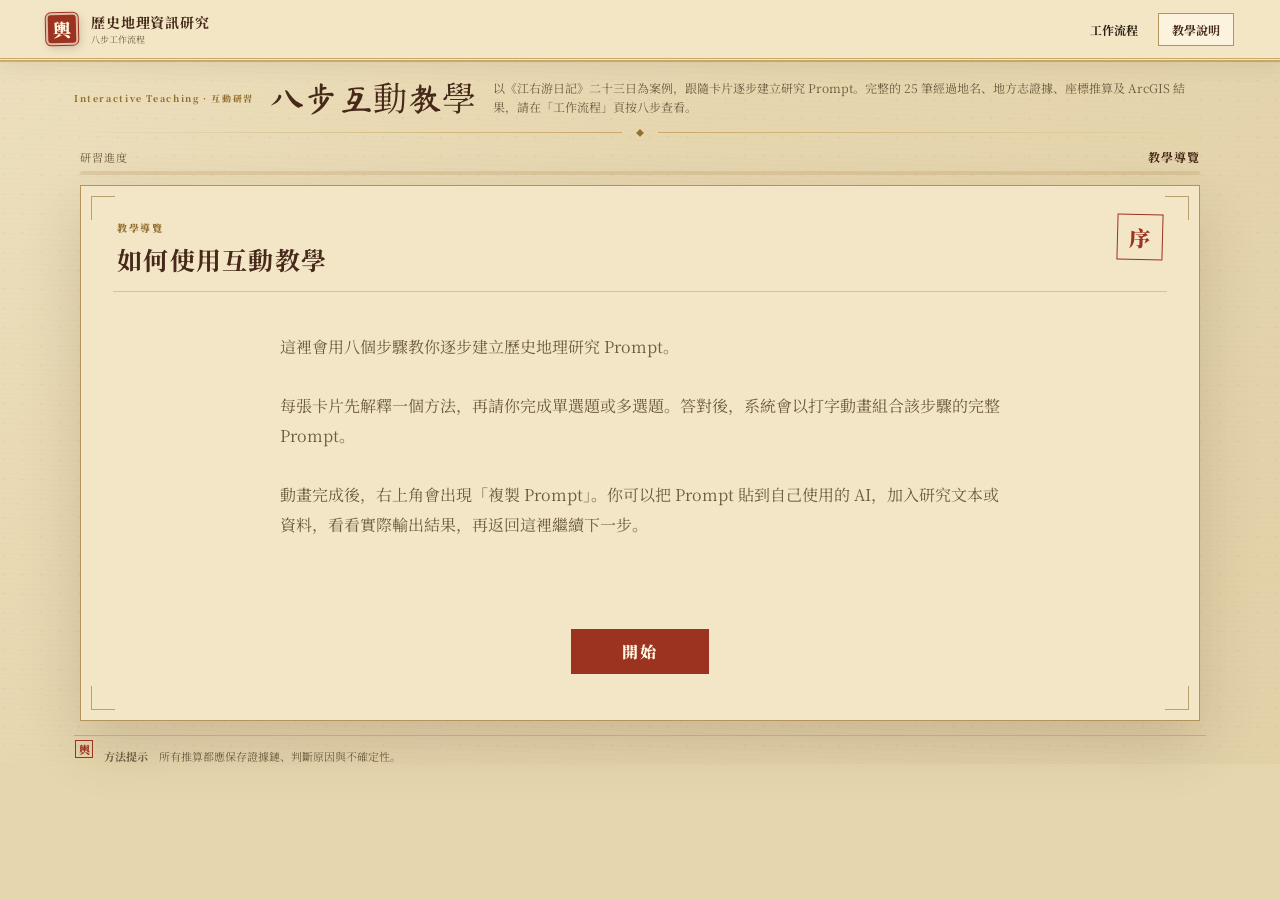
==== commit 8cde0e53: "Show Excel results inline and embed a live ArcGIS map 步驟一至七：成果不再提供下載，改為直接以原有 Excel 格式顯示 （保留合併儲存格、欄寬、" ====
--- a/teaching.html
+++ b/teaching.html
@@ -18,7 +18,7 @@
     </div>
   </header>
   <main>
-    <section class="hero teaching-hero"><div class="hero-copy"><p class="eyebrow">Interactive Teaching · 互動研習</p><h1>八步互動教學</h1><p>跟隨卡片逐步建立研究 Prompt。閱讀動態教學內容、完成題目，答對後便可解鎖下一步。</p></div></section>
+    <section class="hero teaching-hero"><div class="hero-copy"><p class="eyebrow">Interactive Teaching · 互動研習</p><h1>八步互動教學</h1><p>以《江右游日記》二十三日為案例，跟隨卡片逐步建立研究 Prompt。完整的 25 筆經過地名、地方志證據、座標推算及 ArcGIS 結果，請在「工作流程」頁按八步查看。</p></div></section>
     <div class="ornamental-divider" aria-hidden="true"><span>◆</span></div>
 
     <section class="lesson-progress" aria-label="教學進度">
@@ -38,21 +38,23 @@
           <button class="lesson-start-button" id="lesson-start-button" type="button">開始</button>
         </section>
 
-        <div class="lesson-screen" aria-live="polite">
-          <div class="screen-toolbar"><span class="screen-label">動態教學</span></div>
-          <div class="typewriter-output"><p class="typewriter-text" id="typewriter-text"></p><span class="typing-cursor" id="typing-cursor" aria-hidden="true"></span></div>
+        <div class="lesson-workspace">
+          <div class="lesson-screen" aria-live="polite">
+            <div class="screen-toolbar"><span class="screen-label">動態教學</span></div>
+            <div class="typewriter-output"><p class="typewriter-text" id="typewriter-text"></p><span class="typing-cursor" id="typing-cursor" aria-hidden="true"></span></div>
 
-          <section class="generated-prompt-panel" id="generated-prompt-panel" hidden>
-            <header><div><span>已完成</span><strong>本步驟 Prompt 可直接複製</strong></div><button class="lesson-copy-button" id="lesson-copy-button" type="button">複製 Prompt</button></header>
-            <textarea class="generated-prompt-text" id="generated-prompt-text" readonly aria-label="已生成的可複製 Prompt"></textarea>
-          </section>
+            <section class="generated-prompt-panel" id="generated-prompt-panel" hidden>
+              <header><div><span>已完成</span><strong>本步驟 Prompt 可直接複製</strong></div><button class="lesson-copy-button" id="lesson-copy-button" type="button">複製 Prompt</button></header>
+              <textarea class="generated-prompt-text" id="generated-prompt-text" readonly aria-label="已生成的可複製 Prompt"></textarea>
+            </section>
+          </div>
+
+          <fieldset class="lesson-question" id="lesson-question" hidden>
+            <legend id="question-legend"></legend>
+            <div id="question-options"></div>
+            <div class="answer-row"><button class="answer-button" id="answer-button" type="button">提交答案</button><p class="answer-feedback" id="answer-feedback" aria-live="polite"></p></div>
+          </fieldset>
         </div>
-
-        <fieldset class="lesson-question" id="lesson-question" hidden>
-          <legend id="question-legend"></legend>
-          <div id="question-options"></div>
-          <div class="answer-row"><button class="answer-button" id="answer-button" type="button">提交答案</button><p class="answer-feedback" id="answer-feedback" aria-live="polite"></p></div>
-        </fieldset>
 
         <footer class="lesson-card-footer" id="lesson-card-footer">
           <button class="lesson-nav-button" id="previous-step" type="button" disabled>← 上一步</button>
--- a/styles.css
+++ b/styles.css
@@ -72,6 +72,19 @@
 .ornamental-divider::before, .ornamental-divider::after { content: ""; height: 1px; background: linear-gradient(90deg, transparent, var(--bronze-soft)); }
 .ornamental-divider::after { background: linear-gradient(90deg, var(--bronze-soft), transparent); }
 
+.case-overview { margin: 0 0 48px; padding: 24px 28px; display: grid; grid-template-columns: minmax(0,1.3fr) minmax(330px,.7fr); gap: 26px; align-items: center; border: 1px solid var(--line-strong); background: rgba(251,243,221,.83); box-shadow: 0 12px 28px rgba(71,41,26,.09); }
+.case-kicker { color: var(--vermillion); font-size: 10px; font-weight: 900; letter-spacing: .16em; }
+.case-overview h2 { margin: 7px 0 9px; color: var(--wood-dark); font-size: 25px; letter-spacing: .06em; }
+.case-overview p { max-width: 680px; margin: 0; color: var(--ink-soft); font-size: 13px; line-height: 1.8; }
+.case-links { display: flex; flex-wrap: wrap; gap: 8px 14px; align-items: center; }
+.case-index-link { display: inline-flex; margin-top: 13px; padding: 7px 10px; border-bottom: 1px solid var(--vermillion); color: var(--vermillion); text-decoration: none; font-size: 11px; font-weight: 800; }
+.case-index-link:hover { background: var(--paper-deep); }
+.case-stat-grid { display: grid; grid-template-columns: repeat(4,1fr); border-left: 1px solid var(--line); }
+.case-stat-grid div { min-width: 0; padding: 5px 12px; border-right: 1px solid var(--line); text-align: center; }
+.case-stat-grid strong, .case-stat-grid span { display: block; }
+.case-stat-grid strong { color: var(--vermillion); font-size: 26px; line-height: 1.1; }
+.case-stat-grid span { margin-top: 5px; color: var(--ink-soft); font-size: 10px; line-height: 1.4; }
+
 .workflow-step { position: relative; margin-bottom: 52px; padding: 34px; border: 1px solid var(--line-strong); background: var(--paper); box-shadow: 0 20px 44px rgba(71,41,26,.11); scroll-margin-top: 150px; }
 .workflow-step::after { content: ""; position: absolute; inset: 10px; pointer-events: none; background: linear-gradient(var(--bronze),var(--bronze)) left top/22px 1px no-repeat, linear-gradient(var(--bronze),var(--bronze)) left top/1px 22px no-repeat, linear-gradient(var(--bronze),var(--bronze)) right top/22px 1px no-repeat, linear-gradient(var(--bronze),var(--bronze)) right top/1px 22px no-repeat, linear-gradient(var(--bronze),var(--bronze)) left bottom/22px 1px no-repeat, linear-gradient(var(--bronze),var(--bronze)) left bottom/1px 22px no-repeat, linear-gradient(var(--bronze),var(--bronze)) right bottom/22px 1px no-repeat, linear-gradient(var(--bronze),var(--bronze)) right bottom/1px 22px no-repeat; opacity: .62; }
 .workflow-step > *:not(.step-watermark) { position: relative; z-index: 2; }
@@ -84,6 +97,7 @@
 .prompt-panel, .result-panel { min-width: 0; padding: 18px; border: 1px solid var(--line); background: rgba(251,243,221,.76); }
 .panel-label { min-height: 28px; margin-bottom: 13px; display: flex; align-items: center; justify-content: space-between; gap: 12px; color: var(--wood-dark); font-size: 12px; font-weight: 900; letter-spacing: .08em; }
 .panel-label small { color: var(--bronze); font-size: 10px; letter-spacing: .04em; }
+.prompt-source { display: block; min-height: 16px; margin: -5px 0 10px; color: var(--bronze); font-size: 10px; line-height: 1.4; }
 .copy-button { padding: 5px 9px; border: 1px solid var(--line-strong); background: var(--paper); color: var(--wood); cursor: pointer; }
 .copy-button:hover { background: var(--paper-deep); }
 textarea { width: 100%; min-height: 260px; padding: 15px; resize: vertical; border: 1px solid var(--line-strong); border-radius: 0; outline: 0; background: var(--paper-panel); color: var(--ink); font-size: 13px; line-height: 1.75; }
@@ -91,8 +105,41 @@
 .file-placeholder { min-height: 260px; padding: 28px; display: flex; flex-direction: column; align-items: center; justify-content: center; border: 1px dashed var(--line-strong); text-align: center; }
 .file-mark { width: 52px; height: 52px; display: grid; place-items: center; margin-bottom: 15px; border: 1px solid var(--bronze); color: var(--bronze); font-size: 22px; font-weight: 900; transform: rotate(-1deg); }
 .file-placeholder strong { color: var(--wood-dark); font-size: 16px; }
-.file-placeholder p { margin: 7px 0 14px; color: var(--ink-soft); font-size: 12px; }
+.file-placeholder p { margin: 7px 0 14px; overflow-wrap: anywhere; color: var(--ink-soft); font-size: 12px; }
 .pending-badge { padding: 5px 9px; border-radius: 999px; background: #766b5c; color: var(--cream); font-size: 10px; font-weight: 800; }
+.result-download-link { display: inline-flex; padding: 8px 12px; border: 1px solid var(--vermillion); background: var(--vermillion); color: var(--cream); text-decoration: none; font-size: 11px; font-weight: 800; }
+.result-download-link:hover { background: var(--wood-dark); }
+/* 有內嵌表格或地圖的步驟改為單欄：Prompt 在上，成果佔滿整個寬度，
+   令 Excel 欄位與地圖有足夠空間顯示。 */
+.step-content:has(.excel-viewer), .step-content:has(.arcgis-map) { grid-template-columns: minmax(0,1fr); }
+.step-content:has(.excel-viewer) textarea, .step-content:has(.arcgis-map) textarea { min-height: 150px; }
+
+/* ── 內嵌 Excel 檢視器 ───────────────────────────────────────────── */
+.excel-viewer { min-height: 260px; display: flex; flex-direction: column; }
+.excel-viewer-file { display: flex; align-items: center; gap: 8px; margin: 0 0 8px; min-width: 0; }
+.excel-viewer-file-icon { flex: 0 0 auto; padding: 3px 6px; border: 1px solid #1d6f42; background: #1d6f42; color: #fff; font-size: 9px; font-weight: 900; letter-spacing: .06em; }
+.excel-viewer-file-name { min-width: 0; overflow-wrap: anywhere; color: var(--ink-soft); font-size: 11px; }
+.excel-viewer-status, .excel-viewer-error { padding: 24px 10px; color: var(--ink-soft); font-size: 12px; text-align: center; border: 1px dashed var(--line-strong); }
+.excel-viewer-error { color: var(--vermillion); border-color: var(--vermillion); }
+.excel-viewer-frame { border: 1px solid #9bb0a3; background: #fff; box-shadow: inset 0 1px 0 #fff, 0 2px 8px rgba(71,41,26,.09); }
+.excel-viewer-scroll { max-height: 560px; overflow: auto; }
+/* 工作表分頁列，模仿 Excel 底部標籤 */
+.excel-viewer-tabs { display: flex; flex-wrap: wrap; gap: 2px; padding: 4px 4px 0; border: 1px solid #9bb0a3; border-top: 0; background: #eef2ef; }
+.excel-viewer-tab { max-width: 100%; padding: 5px 11px; overflow: hidden; border: 1px solid #b9c8bf; border-bottom: 0; background: #dde5e0; color: #35503f; cursor: pointer; font-size: 10.5px; font-weight: 700; text-overflow: ellipsis; white-space: nowrap; }
+.excel-viewer-tab:hover { background: #eaf1ec; }
+.excel-viewer-tab.active { background: #fff; color: #1d6f42; border-color: #9bb0a3; box-shadow: 0 -2px 0 #1d6f42 inset; }
+/* 由 results-preview.js 產生的表格；.x* 類別會覆寫個別儲存格樣式 */
+.xlsx-sheet { border-collapse: collapse; table-layout: fixed; background: #fff; color: #172033; font-size: 11px; font-family: "Noto Serif SC", "Songti SC", ui-serif, serif; }
+.xlsx-sheet td { padding: 4px 7px; border: 1px solid #dfe4e1; vertical-align: top; overflow-wrap: anywhere; line-height: 1.55; }
+
+/* ── 步驟八 ArcGIS 地圖 ──────────────────────────────────────────── */
+.arcgis-map { position: relative; height: 520px; min-height: 320px; border: 1px solid var(--line-strong); background: #e0d5b7; }
+.arcgis-map .esri-view { height: 100%; }
+.arcgis-map-status, .arcgis-map-error { position: absolute; inset: 0; display: flex; flex-direction: column; align-items: center; justify-content: center; gap: 6px; padding: 20px; text-align: center; color: var(--ink-soft); font-size: 12px; }
+.arcgis-map-error strong { color: var(--vermillion); font-size: 13px; }
+.arcgis-map-error p { margin: 0; max-width: 420px; line-height: 1.6; }
+.arcgis-map-note { margin: 9px 0 0; color: var(--ink-soft); font-size: 11px; line-height: 1.65; }
+.map-result-panel .arcgis-placeholder { display: none; }
 .arcgis-placeholder { position: relative; min-height: 260px; overflow: hidden; border: 1px solid var(--line-strong); background: #e0d5b7; }
 .map-grid { position: absolute; inset: 0; opacity: .38; background-image: linear-gradient(rgba(147,112,47,.24) 1px, transparent 1px), linear-gradient(90deg, rgba(147,112,47,.24) 1px, transparent 1px); background-size: 34px 34px; }
 .map-grid::before, .map-grid::after { content: ""; position: absolute; border: 1px solid rgba(107,66,38,.25); border-radius: 50%; }
@@ -108,16 +155,46 @@
 .map-message strong { display: block; color: var(--wood-dark); }
 .map-message p { margin: 6px 0 11px; color: var(--ink-soft); font-size: 11px; }
 
+.example-result-panel { min-height: 260px; }
+.result-summary { color: var(--ink-soft); font-size: 12px; line-height: 1.7; }
+.result-summary > strong { display: block; margin-bottom: 12px; color: var(--wood-dark); font-size: 13px; line-height: 1.5; }
+.result-summary p { margin: 12px 0 0; }
+.data-pills { display: flex; flex-wrap: wrap; gap: 6px; }
+.data-pill { padding: 5px 8px; border: 1px solid var(--line-strong); background: var(--paper); color: var(--wood); font-size: 10px; font-weight: 800; line-height: 1.3; }
+.example-details { margin: 12px 0 0; padding: 0 0 0 17px; }
+.example-details li { margin: 6px 0; }
+.example-details li::marker { color: var(--vermillion); }
+.example-sequence { margin-top: 14px; padding: 12px; display: flex; flex-wrap: wrap; align-items: center; gap: 6px; border: 1px solid var(--line); background: rgba(243,230,198,.7); }
+.example-sequence span { display: inline-flex; align-items: center; gap: 5px; padding: 4px 6px; border: 1px solid rgba(181,148,92,.66); background: var(--paper-panel); color: var(--wood-dark); font-size: 10px; line-height: 1.3; }
+.example-sequence span b { color: var(--vermillion); font-size: 9px; }
+.example-sequence i { color: var(--bronze); font-size: 12px; font-style: normal; }
+.download-link { display: inline-flex; margin-top: 16px; padding: 8px 11px; border: 1px solid var(--vermillion); background: var(--vermillion); color: var(--cream); text-decoration: none; font-size: 11px; font-weight: 800; }
+.download-link:hover { background: var(--wood-dark); }
+.example-map { position: relative; height: 190px; margin-top: 14px; overflow: hidden; border: 1px solid var(--line-strong); background: linear-gradient(150deg,#d8ceb1,#b9c2ad); }
+.example-map::before { content: ""; position: absolute; inset: 0; opacity: .35; background-image: linear-gradient(rgba(71,41,26,.18) 1px, transparent 1px), linear-gradient(90deg,rgba(71,41,26,.18) 1px, transparent 1px); background-size: 28px 28px; }
+.map-contour { position: absolute; border: 1px solid rgba(71,41,26,.33); border-radius: 48% 52% 60% 40%; transform: rotate(-10deg); }
+.contour-a { top: 24px; left: -25px; width: 260px; height: 135px; }
+.contour-b { right: -35px; bottom: -14px; width: 280px; height: 150px; transform: rotate(13deg); }
+.map-route { position: absolute; z-index: 2; left: 14%; right: 13%; top: 52%; height: 3px; background: var(--wood-dark); transform: rotate(-10deg); transform-origin: center; box-shadow: 0 0 0 1px rgba(255,246,223,.55); }
+.route-dot { position: absolute; z-index: 3; width: 22px; height: 22px; display: grid; place-items: center; border: 2px solid var(--cream); border-radius: 50%; background: var(--vermillion); color: var(--cream); font-size: 9px; font-weight: 900; box-shadow: 0 0 0 1px var(--vermillion); }
+.dot-a { left: 11%; bottom: 28%; }
+.dot-b { left: 46%; top: 38%; }
+.dot-c { right: 10%; top: 23%; }
+.map-caption { position: absolute; z-index: 4; right: 12px; bottom: 12px; padding: 9px 11px; border: 1px solid rgba(181,148,92,.86); background: rgba(251,243,221,.92); box-shadow: 0 5px 13px rgba(71,41,26,.13); }
+.map-caption strong, .map-caption span { display: block; }
+.map-caption strong { color: var(--wood-dark); font-size: 12px; }
+.map-caption span { margin-top: 3px; color: var(--ink-soft); font-size: 10px; }
+
 .teaching-hero { grid-template-columns: 1fr; max-width: 760px; margin-bottom: 34px; }
 .teaching-hero .eyebrow { font-size: 9px; }
 .teaching-hero h1 { margin: 11px 0 14px; font-size: clamp(34px,4.6vw,54px); }
 .teaching-hero .hero-copy > p:last-child { font-size: 14px; line-height: 1.75; }
-.lesson-progress { max-width: 940px; margin: 0 auto 18px; }
+.lesson-progress { max-width: 1120px; margin: 0 auto 18px; }
 .lesson-progress-copy { margin-bottom: 9px; display: flex; align-items: center; justify-content: space-between; color: var(--ink-soft); font-size: 11px; letter-spacing: .08em; }
 .lesson-progress-copy strong { color: var(--wood-dark); font-size: 12px; }
 .lesson-progress-track { height: 4px; overflow: hidden; border-radius: 999px; background: rgba(181,148,92,.25); }
 .lesson-progress-track span { display: block; height: 100%; border-radius: inherit; background: linear-gradient(90deg,var(--vermillion),#c26a40); transition: width .5s ease; }
-.lesson-deck { max-width: 940px; min-height: 620px; margin: 0 auto; perspective: 1800px; }
+.lesson-deck { max-width: 1120px; min-height: 620px; margin: 0 auto; perspective: 1800px; }
 .lesson-card { position: relative; min-height: 600px; padding: 34px; overflow: hidden; border: 1px solid var(--line-strong); background: var(--paper); box-shadow: 0 24px 54px rgba(71,41,26,.16); transform-style: preserve-3d; }
 .lesson-card::after { content: ""; position: absolute; inset: 10px; pointer-events: none; background: linear-gradient(var(--bronze),var(--bronze)) left top/24px 1px no-repeat, linear-gradient(var(--bronze),var(--bronze)) left top/1px 24px no-repeat, linear-gradient(var(--bronze),var(--bronze)) right top/24px 1px no-repeat, linear-gradient(var(--bronze),var(--bronze)) right top/1px 24px no-repeat, linear-gradient(var(--bronze),var(--bronze)) left bottom/24px 1px no-repeat, linear-gradient(var(--bronze),var(--bronze)) left bottom/1px 24px no-repeat, linear-gradient(var(--bronze),var(--bronze)) right bottom/24px 1px no-repeat, linear-gradient(var(--bronze),var(--bronze)) right bottom/1px 24px no-repeat; opacity: .58; }
 .lesson-card > * { position: relative; z-index: 1; }
@@ -174,22 +251,25 @@
 .teaching-page .lesson-progress { margin-bottom: 10px; }
 .teaching-page .lesson-progress-copy { margin-bottom: 6px; }
 .teaching-page .lesson-deck { min-height: 0; }
-.teaching-page .lesson-card { min-height: 430px; padding: 18px 22px; }
-.teaching-page .lesson-card-header { padding-bottom: 10px; }
-.teaching-page .lesson-card-header h2 { margin-top: 3px; font-size: 21px; }
-.teaching-page .lesson-kicker { font-size: 9px; }
-.teaching-page .lesson-number { width: 38px; height: 38px; font-size: 18px; }
-.teaching-page .lesson-intro-panel { min-height: 330px; padding: 30px 55px 14px; }
-.teaching-page .lesson-intro-text { font-size: 15px; line-height: 1.75; }
-.teaching-page .lesson-start-button { padding: 9px 22px; }
-.teaching-page .lesson-screen { height: 170px; margin: 12px 4px 10px; padding: 0 22px 18px; }
-.teaching-page .screen-toolbar { min-height: 32px; margin: 0 -22px; padding: 8px 14px 6px; }
-.teaching-page .typewriter-text { font-size: 13px; line-height: 1.65; }
-.teaching-page .lesson-question { margin-bottom: 10px; padding: 11px 13px; }
-.teaching-page .lesson-question legend { font-size: 12px; line-height: 1.45; }
-.teaching-page #question-options { display: grid; grid-template-columns: repeat(2,minmax(0,1fr)); gap: 5px 10px; }
-.teaching-page .lesson-question label { margin-top: 4px; padding: 6px 8px; font-size: 11px; line-height: 1.45; }
-.teaching-page .answer-button { margin: 8px 0 0; padding: 7px 14px; }
+.teaching-page .lesson-card { min-height: 500px; padding: 28px 32px; }
+.teaching-page .lesson-card-header { padding-bottom: 14px; }
+.teaching-page .lesson-card-header h2 { margin-top: 4px; font-size: 25px; }
+.teaching-page .lesson-kicker { font-size: 10px; }
+.teaching-page .lesson-number { width: 46px; height: 46px; font-size: 21px; }
+.teaching-page .lesson-intro-panel { min-height: 400px; padding: 40px 64px 18px; }
+.teaching-page .lesson-intro-text { font-size: 16px; line-height: 1.85; }
+.teaching-page .lesson-start-button { padding: 10px 24px; }
+.teaching-page .lesson-workspace { margin: 16px 4px 12px; display: grid; grid-template-columns: minmax(0,1.7fr) minmax(290px,.75fr); gap: 18px; align-items: stretch; }
+.teaching-page .lesson-workspace:has(.lesson-question[hidden]) .lesson-screen { grid-column: 1 / -1; }
+.teaching-page .lesson-workspace:has(.lesson-screen[hidden]) { display: none; }
+.teaching-page .lesson-screen { height: 330px; margin: 0; padding: 0 28px 22px; }
+.teaching-page .screen-toolbar { min-height: 32px; margin: 0 -28px; padding: 8px 18px 6px; }
+.teaching-page .typewriter-text { font-size: 15px; line-height: 1.75; }
+.teaching-page .lesson-question { max-height: 330px; margin: 0; padding: 16px 18px; overflow-y: auto; }
+.teaching-page .lesson-question legend { font-size: 13px; line-height: 1.5; }
+.teaching-page #question-options { display: grid; grid-template-columns: 1fr; gap: 5px; }
+.teaching-page .lesson-question label { margin-top: 6px; padding: 9px 11px; font-size: 12.5px; line-height: 1.5; }
+.teaching-page .answer-button { margin: 10px 0 0; padding: 9px 16px; }
 .teaching-page .answer-feedback { margin-top: 8px; }
 .teaching-page .lesson-card-footer { gap: 10px; }
 .teaching-page .lesson-nav-button { padding: 7px 13px; }
@@ -204,17 +284,15 @@
 .question-reveal { animation: question-rise .42s ease both; }
 .copy-reveal { animation: copy-pop .44s ease both; }
 .answer-shake { animation: answer-shake .32s ease; }
-.turn-out-left { animation: card-out-left .25s ease-in both; }
-.turn-out-right { animation: card-out-right .25s ease-in both; }
-.turn-in-right { animation: card-in-right .38s cubic-bezier(.2,.8,.2,1) both; }
-.turn-in-left { animation: card-in-left .38s cubic-bezier(.2,.8,.2,1) both; }
+.turn-out-left { animation: card-out .2s ease-in both; }
+.turn-out-right { animation: card-out .2s ease-in both; }
+.turn-in-right { animation: card-in .3s ease-out both; }
+.turn-in-left { animation: card-in .3s ease-out both; }
 @keyframes question-rise { from { opacity: 0; transform: translateY(12px); } }
 @keyframes copy-pop { from { opacity: 0; transform: scale(.7); } }
 @keyframes answer-shake { 25% { transform: translateX(-5px); } 50% { transform: translateX(5px); } 75% { transform: translateX(-3px); } }
-@keyframes card-out-left { to { opacity: 0; transform: translateX(-14%) rotateY(-66deg) scale(.96); } }
-@keyframes card-out-right { to { opacity: 0; transform: translateX(14%) rotateY(66deg) scale(.96); } }
-@keyframes card-in-right { from { opacity: 0; transform: translateX(14%) rotateY(66deg) scale(.96); } }
-@keyframes card-in-left { from { opacity: 0; transform: translateX(-14%) rotateY(-66deg) scale(.96); } }
+@keyframes card-out { to { opacity: 0; } }
+@keyframes card-in { from { opacity: 0; } }
 .teaching-intro { margin-bottom: 48px; padding: 26px; border: 1px solid var(--line-strong); background: rgba(243,230,198,.78); }
 .teaching-intro h2 { margin: 0 0 12px; color: var(--wood-dark); font-size: 24px; }
 .teaching-intro p { margin: 0; color: var(--ink-soft); line-height: 1.8; }
@@ -244,10 +322,18 @@
   .step-nav a { padding-right: 10px; }
   .hero { grid-template-columns: 1fr; }
   .hero-leaf { display: none; }
+  .case-overview { grid-template-columns: 1fr; }
+  .case-stat-grid { border-top: 1px solid var(--line); border-left: 0; padding-top: 13px; }
   .step-content { grid-template-columns: 1fr; }
+  .teaching-grid { grid-template-columns: 1fr; }
   .teaching-page .teaching-hero .hero-copy { grid-template-columns: auto 1fr; }
   .teaching-page .teaching-hero .hero-copy > p:last-child { grid-column: 1 / -1; }
-  .teaching-grid { grid-template-columns: 1fr; }
+}
+
+@media (max-width: 760px) {
+  .teaching-page .lesson-workspace { grid-template-columns: 1fr; }
+  .teaching-page .lesson-screen { height: 210px; }
+  .teaching-page .lesson-question { max-height: none; }
 }
 
 @media (max-width: 640px) {
@@ -263,36 +349,40 @@
   .hero-copy > p:last-child { font-size: 15px; }
   .teaching-hero h1 { font-size: 36px; }
   .teaching-hero .hero-copy > p:last-child { font-size: 13px; }
+  .case-overview { margin-inline: 0; padding: 21px 17px; }
+  .case-overview h2 { font-size: 21px; }
+  .case-stat-grid { grid-template-columns: repeat(2,1fr); row-gap: 12px; }
+  .case-stat-grid div:nth-child(2) { border-right: 0; }
+  .case-stat-grid div:nth-child(3), .case-stat-grid div:nth-child(4) { padding-top: 12px; border-top: 1px solid var(--line); }
   .workflow-step { padding: 25px 17px; }
   .step-watermark { right: 16px; font-size: 104px; }
   .step-heading { display: block; }
   .step-heading h2 { font-size: 23px; }
   .step-heading p { margin-top: 10px; text-align: left; }
   .prompt-panel, .result-panel { padding: 14px; }
-  textarea, .file-placeholder { min-height: 230px; }
+  textarea, .file-placeholder, .excel-viewer { min-height: 230px; }
   .method-principles { grid-template-columns: 1fr; }
   .teaching-card { padding: 21px 17px; }
   .lesson-card { min-height: 630px; padding: 24px 16px; }
   .lesson-card-header { padding-inline: 6px; }
   .lesson-card-header h2 { font-size: 24px; }
-  .lesson-screen { height: 245px; margin-inline: 5px; padding: 0 18px 22px; }
   .lesson-intro-panel { min-height: 440px; padding: 38px 20px 20px; }
   .lesson-intro-text { font-size: 15px; line-height: 1.9; }
+  .lesson-screen { height: 245px; margin-inline: 5px; padding: 0 18px 22px; }
   .screen-toolbar { margin-inline: -18px; }
   .lesson-question { margin-inline: 5px; padding: 16px 10px; }
   .answer-row { display: block; }
-  .lesson-card-footer { grid-template-columns: 1fr 1fr; }
-  .lesson-card-footer span { grid-column: 1 / -1; grid-row: 1; }
   .generated-prompt-panel { margin: 14px 0 0; padding: 12px; }
   .generated-prompt-panel > header { align-items: flex-start; }
   .generated-prompt-text { height: 130px; min-height: 130px; }
+  .lesson-card-footer { grid-template-columns: 1fr 1fr; }
+  .lesson-card-footer span { grid-column: 1 / -1; grid-row: 1; }
   .lesson-nav-button { min-width: 0; }
   .teaching-page main { padding: 14px 12px 12px; }
   .teaching-page .teaching-hero .hero-copy { display: block; }
   .teaching-page .teaching-hero .eyebrow { margin-bottom: 5px; }
   .teaching-page .teaching-hero h1 { font-size: 28px; }
   .teaching-page .teaching-hero .hero-copy > p:last-child { margin-top: 7px; font-size: 11px; }
-  .teaching-page #question-options { grid-template-columns: 1fr; }
 }
 
 @media (prefers-reduced-motion: reduce) {
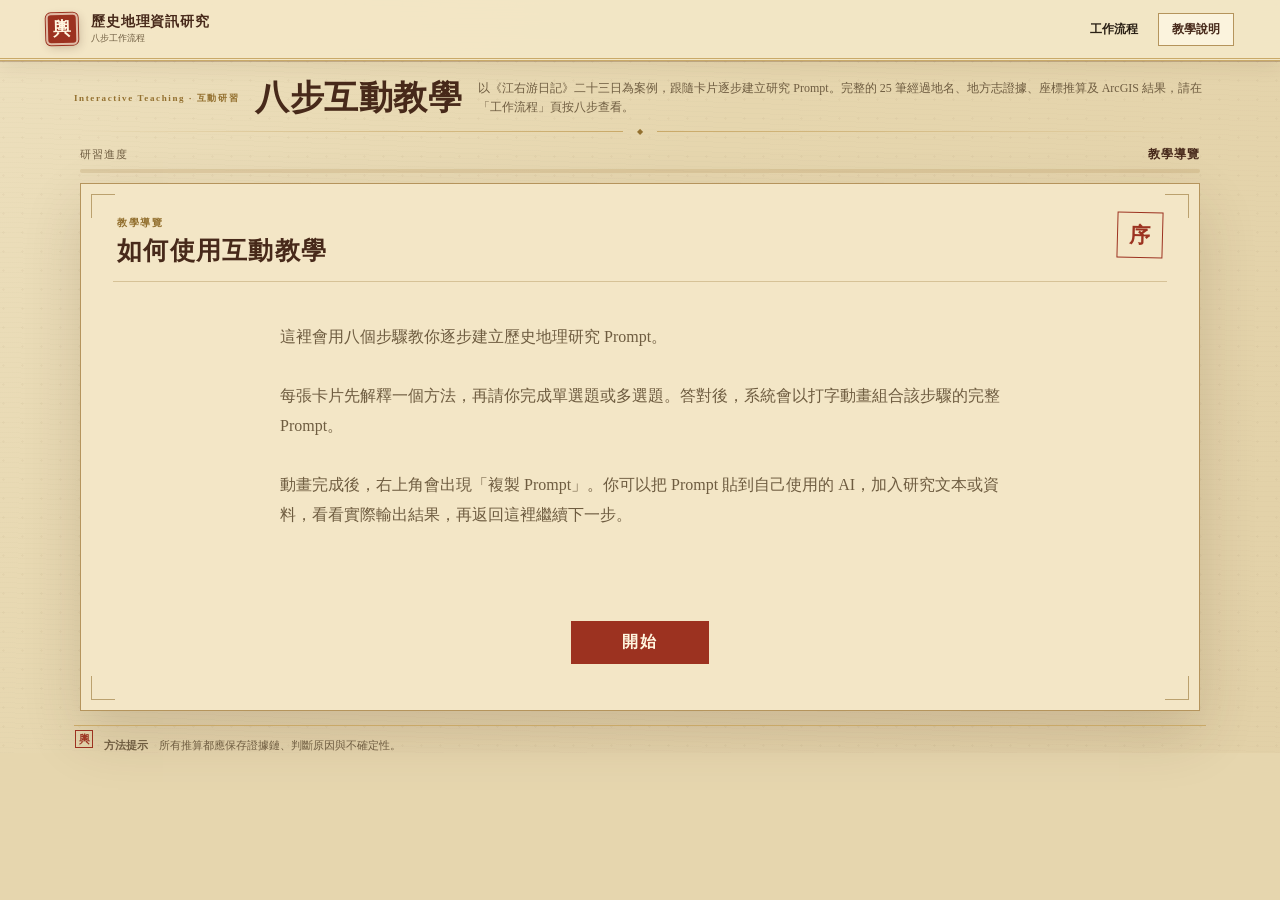
==== commit 17fba599: "Refine workflow typography and teaching motion" ====
--- a/teaching.html
+++ b/teaching.html
@@ -7,8 +7,8 @@
   <title>教學說明｜歷史地理資訊研究</title>
   <link rel="preconnect" href="https://fonts.googleapis.com">
   <link rel="preconnect" href="https://fonts.gstatic.com" crossorigin>
-  <link rel="stylesheet" href="https://fonts.googleapis.com/css2?family=Noto+Serif+SC:wght@400;500;600;700;900&amp;family=Ma+Shan+Zheng&amp;display=swap">
-  <link rel="stylesheet" href="styles.css">
+  <link rel="stylesheet" href="https://fonts.googleapis.com/css2?family=Noto+Serif+TC:wght@400;500;600;700;900&amp;display=swap">
+  <link rel="stylesheet" href="styles.css?v=20260916-1">
 </head>
 <body class="teaching-page">
   <header class="site-header">
@@ -65,7 +65,7 @@
     </section>
   </main>
   <footer><p><span aria-hidden="true">輿</span><strong>方法提示</strong>　所有推算都應保存證據鏈、判斷原因與不確定性。</p></footer>
-  <script src="teaching-content.js"></script>
-  <script src="teaching.js"></script>
+  <script src="teaching-content.js?v=20260916-1"></script>
+  <script src="teaching.js?v=20260916-1"></script>
 </body>
 </html>
--- a/styles.css
+++ b/styles.css
@@ -1,6 +1,6 @@
 :root {
   color-scheme: light;
-  font-family: "Noto Serif SC", "Source Han Serif SC", "Songti SC", ui-serif, serif;
+  font-family: "Noto Serif TC", serif;
   --ink: #2a2015;
   --ink-soft: #6e5c40;
   --line: #d6c297;
@@ -55,7 +55,7 @@
 main { max-width: 1180px; margin: 0 auto; padding: 70px 24px 90px; }
 .hero { display: grid; grid-template-columns: minmax(0,1.55fr) minmax(290px,.75fr); align-items: center; gap: 68px; margin-bottom: 50px; }
 .eyebrow { margin: 0; color: var(--bronze); font-size: 11px; font-weight: 800; letter-spacing: .18em; }
-.hero h1 { margin: 16px 0 20px; color: var(--wood-dark); font-family: "Ma Shan Zheng", "Noto Serif SC", serif; font-size: clamp(48px, 6vw, 76px); font-weight: 400; line-height: 1.12; letter-spacing: .015em; }
+.hero h1 { margin: 16px 0 20px; color: var(--wood-dark); font-family: inherit; font-size: clamp(48px, 6vw, 76px); font-weight: 700; line-height: 1.12; letter-spacing: .015em; }
 .hero-copy > p:last-child { max-width: 680px; margin: 0; color: var(--ink-soft); font-size: 17px; line-height: 1.9; }
 .hero-leaf { position: relative; height: 225px; overflow: hidden; border: 1px solid var(--line-strong); outline: 5px double rgba(147,112,47,.34); outline-offset: 5px; background: linear-gradient(180deg, rgba(251,243,221,.9), rgba(231,211,164,.72)); box-shadow: inset 0 0 28px rgba(107,66,38,.08); }
 .hero-leaf::after { content: ""; position: absolute; inset: 9px; background: linear-gradient(var(--wood),var(--wood)) left top/19px 1px no-repeat, linear-gradient(var(--wood),var(--wood)) left top/1px 19px no-repeat, linear-gradient(var(--wood),var(--wood)) right top/19px 1px no-repeat, linear-gradient(var(--wood),var(--wood)) right top/1px 19px no-repeat, linear-gradient(var(--wood),var(--wood)) left bottom/19px 1px no-repeat, linear-gradient(var(--wood),var(--wood)) left bottom/1px 19px no-repeat, linear-gradient(var(--wood),var(--wood)) right bottom/19px 1px no-repeat, linear-gradient(var(--wood),var(--wood)) right bottom/1px 19px no-repeat; opacity: .65; }
@@ -76,9 +76,6 @@
 .case-kicker { color: var(--vermillion); font-size: 10px; font-weight: 900; letter-spacing: .16em; }
 .case-overview h2 { margin: 7px 0 9px; color: var(--wood-dark); font-size: 25px; letter-spacing: .06em; }
 .case-overview p { max-width: 680px; margin: 0; color: var(--ink-soft); font-size: 13px; line-height: 1.8; }
-.case-links { display: flex; flex-wrap: wrap; gap: 8px 14px; align-items: center; }
-.case-index-link { display: inline-flex; margin-top: 13px; padding: 7px 10px; border-bottom: 1px solid var(--vermillion); color: var(--vermillion); text-decoration: none; font-size: 11px; font-weight: 800; }
-.case-index-link:hover { background: var(--paper-deep); }
 .case-stat-grid { display: grid; grid-template-columns: repeat(4,1fr); border-left: 1px solid var(--line); }
 .case-stat-grid div { min-width: 0; padding: 5px 12px; border-right: 1px solid var(--line); text-align: center; }
 .case-stat-grid strong, .case-stat-grid span { display: block; }
@@ -116,9 +113,6 @@
 
 /* ── 內嵌 Excel 檢視器 ───────────────────────────────────────────── */
 .excel-viewer { min-height: 260px; display: flex; flex-direction: column; }
-.excel-viewer-file { display: flex; align-items: center; gap: 8px; margin: 0 0 8px; min-width: 0; }
-.excel-viewer-file-icon { flex: 0 0 auto; padding: 3px 6px; border: 1px solid #1d6f42; background: #1d6f42; color: #fff; font-size: 9px; font-weight: 900; letter-spacing: .06em; }
-.excel-viewer-file-name { min-width: 0; overflow-wrap: anywhere; color: var(--ink-soft); font-size: 11px; }
 .excel-viewer-status, .excel-viewer-error { padding: 24px 10px; color: var(--ink-soft); font-size: 12px; text-align: center; border: 1px dashed var(--line-strong); }
 .excel-viewer-error { color: var(--vermillion); border-color: var(--vermillion); }
 .excel-viewer-frame { border: 1px solid #9bb0a3; background: #fff; box-shadow: inset 0 1px 0 #fff, 0 2px 8px rgba(71,41,26,.09); }
@@ -129,7 +123,7 @@
 .excel-viewer-tab:hover { background: #eaf1ec; }
 .excel-viewer-tab.active { background: #fff; color: #1d6f42; border-color: #9bb0a3; box-shadow: 0 -2px 0 #1d6f42 inset; }
 /* 由 results-preview.js 產生的表格；.x* 類別會覆寫個別儲存格樣式 */
-.xlsx-sheet { border-collapse: collapse; table-layout: fixed; background: #fff; color: #172033; font-size: 11px; font-family: "Noto Serif SC", "Songti SC", ui-serif, serif; }
+.xlsx-sheet { border-collapse: collapse; table-layout: fixed; background: #fff; color: #172033; font-size: 11px; font-family: inherit; }
 .xlsx-sheet td { padding: 4px 7px; border: 1px solid #dfe4e1; vertical-align: top; overflow-wrap: anywhere; line-height: 1.55; }
 
 /* ── 步驟八 ArcGIS 地圖 ──────────────────────────────────────────── */
@@ -284,15 +278,9 @@
 .question-reveal { animation: question-rise .42s ease both; }
 .copy-reveal { animation: copy-pop .44s ease both; }
 .answer-shake { animation: answer-shake .32s ease; }
-.turn-out-left { animation: card-out .2s ease-in both; }
-.turn-out-right { animation: card-out .2s ease-in both; }
-.turn-in-right { animation: card-in .3s ease-out both; }
-.turn-in-left { animation: card-in .3s ease-out both; }
 @keyframes question-rise { from { opacity: 0; transform: translateY(12px); } }
 @keyframes copy-pop { from { opacity: 0; transform: scale(.7); } }
 @keyframes answer-shake { 25% { transform: translateX(-5px); } 50% { transform: translateX(5px); } 75% { transform: translateX(-3px); } }
-@keyframes card-out { to { opacity: 0; } }
-@keyframes card-in { from { opacity: 0; } }
 .teaching-intro { margin-bottom: 48px; padding: 26px; border: 1px solid var(--line-strong); background: rgba(243,230,198,.78); }
 .teaching-intro h2 { margin: 0 0 12px; color: var(--wood-dark); font-size: 24px; }
 .teaching-intro p { margin: 0; color: var(--ink-soft); line-height: 1.8; }
@@ -388,5 +376,5 @@
 @media (prefers-reduced-motion: reduce) {
   html { scroll-behavior: auto; }
   .typing-cursor { animation: none; }
-  .question-reveal, .copy-reveal, .answer-shake, .turn-out-left, .turn-out-right, .turn-in-right, .turn-in-left { animation-duration: .01ms; }
-}
+  .question-reveal, .copy-reveal, .answer-shake { animation-duration: .01ms; }
+}
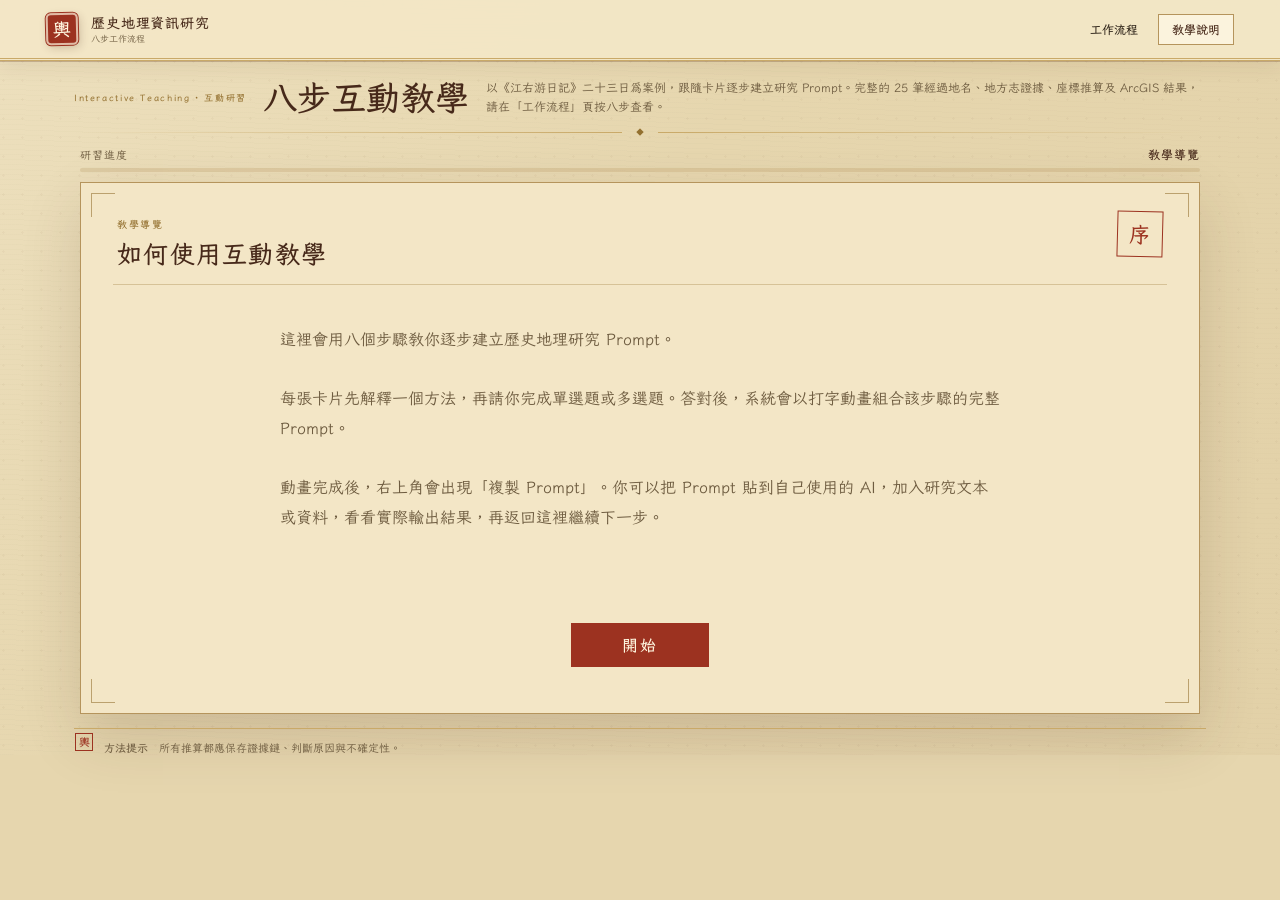
==== commit ea896290: "Refine historical typography and workbook previews" ====
--- a/teaching.html
+++ b/teaching.html
@@ -7,8 +7,8 @@
   <title>教學說明｜歷史地理資訊研究</title>
   <link rel="preconnect" href="https://fonts.googleapis.com">
   <link rel="preconnect" href="https://fonts.gstatic.com" crossorigin>
-  <link rel="stylesheet" href="https://fonts.googleapis.com/css2?family=Noto+Serif+TC:wght@400;500;600;700;900&amp;display=swap">
-  <link rel="stylesheet" href="styles.css?v=20260916-1">
+  <link rel="stylesheet" href="https://fonts.googleapis.com/css2?family=LXGW+WenKai+TC:wght@300;400;700&amp;display=swap">
+  <link rel="stylesheet" href="styles.css?v=20260916-2">
 </head>
 <body class="teaching-page">
   <header class="site-header">
--- a/styles.css
+++ b/styles.css
@@ -1,6 +1,6 @@
 :root {
   color-scheme: light;
-  font-family: "Noto Serif TC", serif;
+  font-family: "LXGW WenKai TC", serif;
   --ink: #2a2015;
   --ink-soft: #6e5c40;
   --line: #d6c297;
